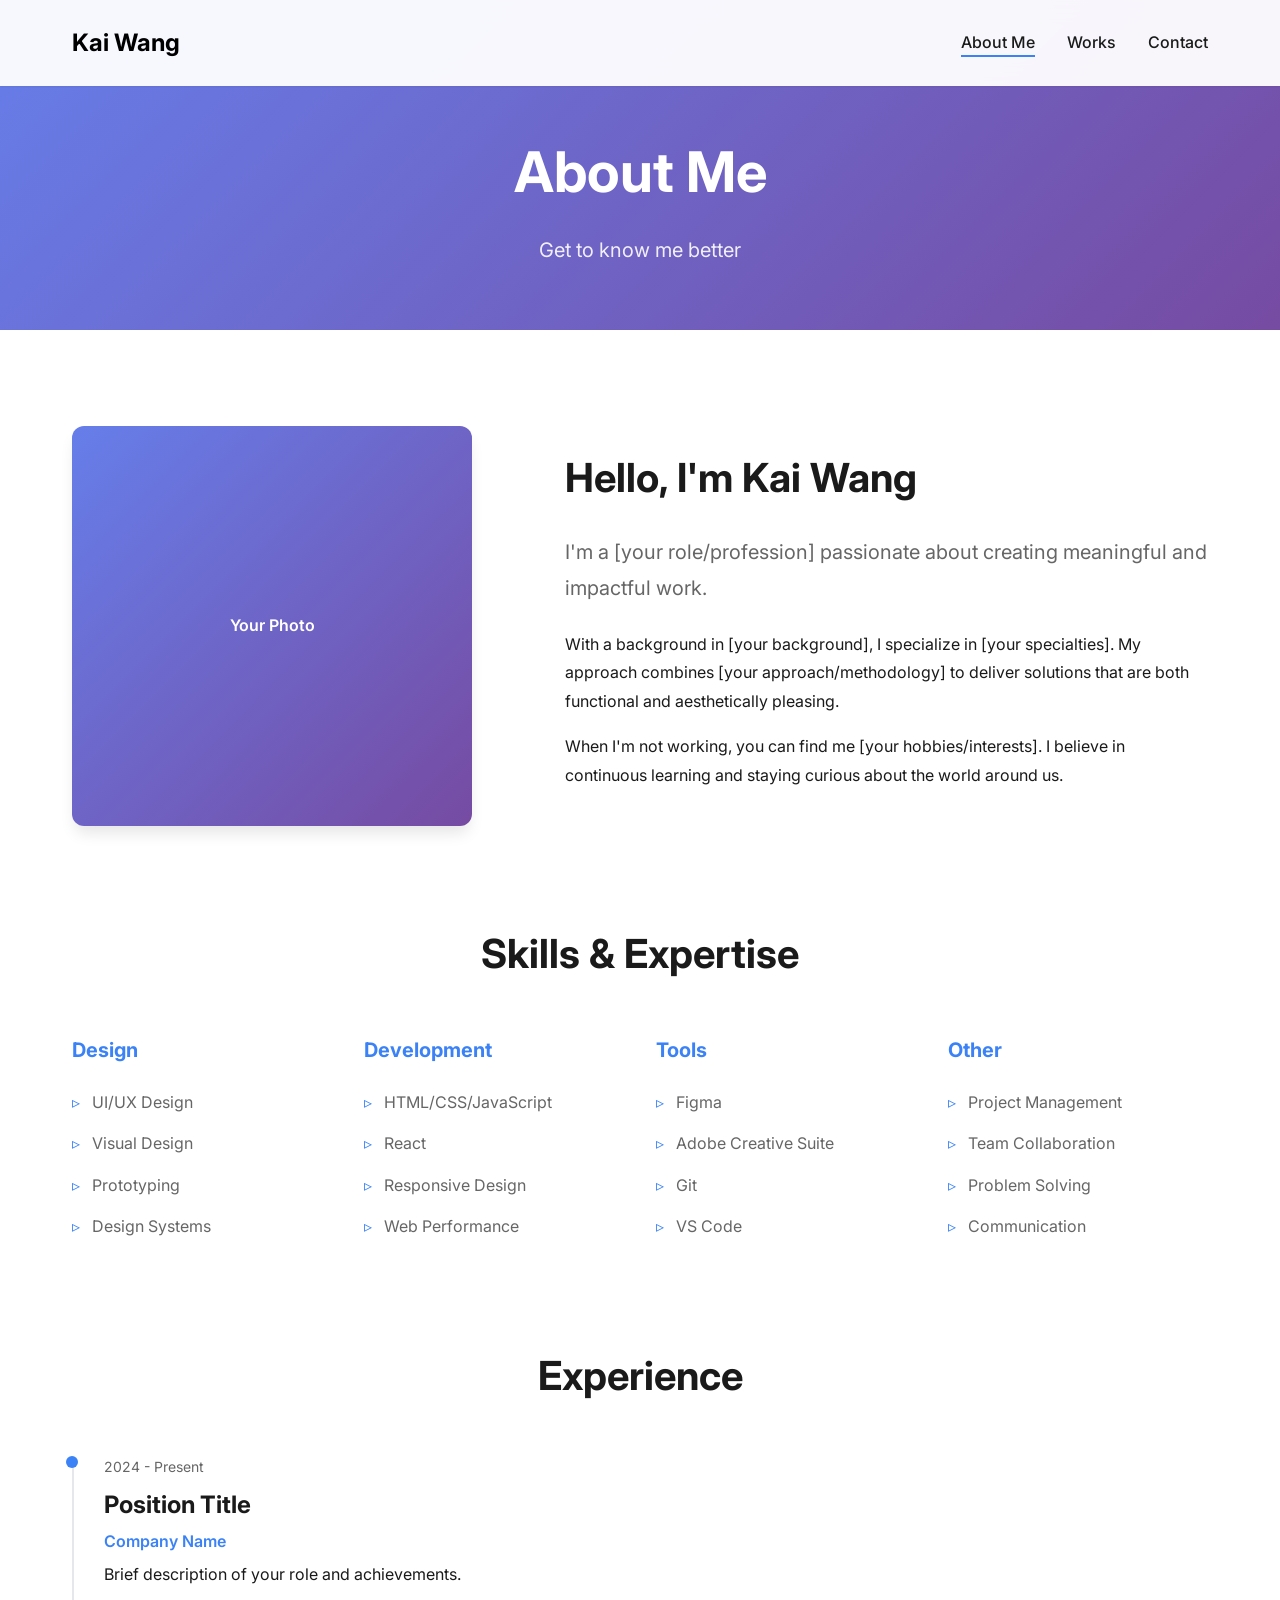
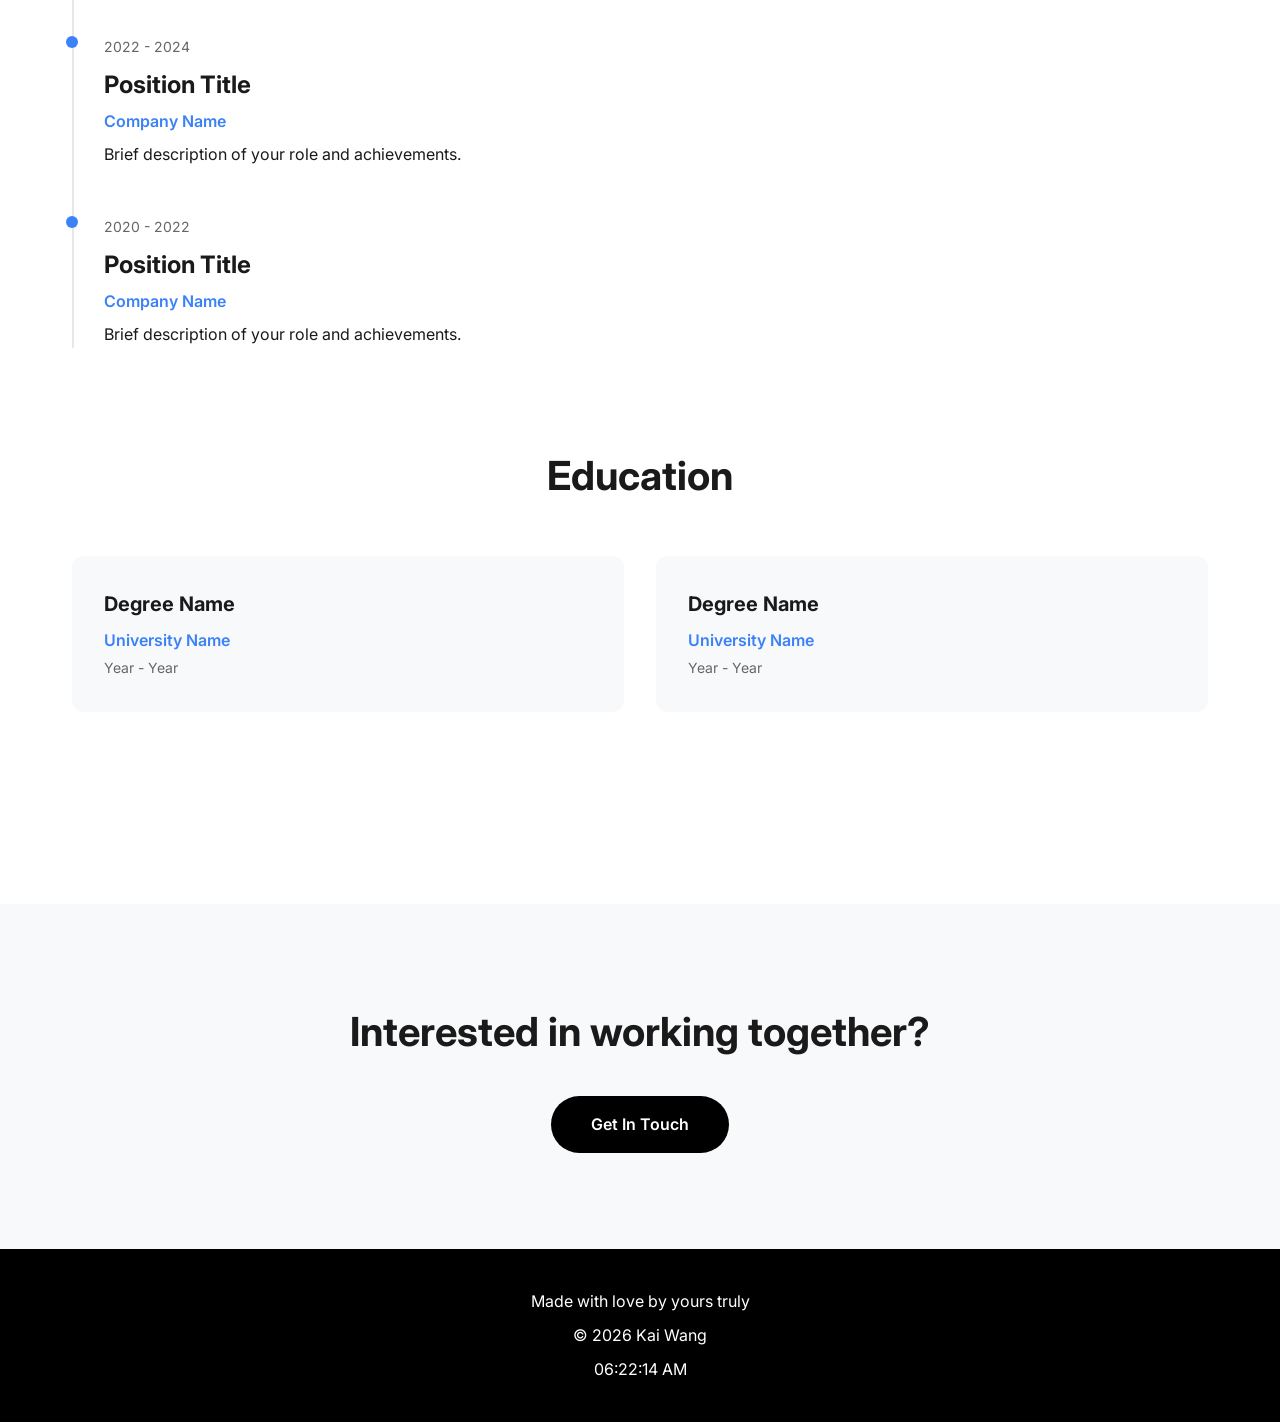
==== about.html @ adf228ee "Kai Portfolio" ====
<!DOCTYPE html>
<html lang="en">
<head>
    <meta charset="UTF-8">
    <meta name="viewport" content="width=device-width, initial-scale=1.0">
    <title>About Me - Kai Wang</title>
    <link rel="stylesheet" href="styles.css">
    <link rel="preconnect" href="https://fonts.googleapis.com">
    <link rel="preconnect" href="https://fonts.gstatic.com" crossorigin>
    <link href="https://fonts.googleapis.com/css2?family=Inter:wght@300;400;500;600;700&display=swap" rel="stylesheet">
</head>
<body>
    <!-- Navigation -->
    <nav class="navbar">
        <div class="nav-container">
            <a href="index.html" class="logo">Kai Wang</a>
            <ul class="nav-links">
                <li><a href="about.html" class="active">About Me</a></li>
                <li><a href="works.html">Works</a></li>
                <li><a href="index.html#contact">Contact</a></li>
            </ul>
            <div class="hamburger">
                <span></span>
                <span></span>
                <span></span>
            </div>
        </div>
    </nav>

    <!-- About Header -->
    <section class="page-header">
        <div class="container">
            <h1 class="page-title">About Me</h1>
            <p class="page-subtitle">Get to know me better</p>
        </div>
    </section>

    <!-- About Content -->
    <section class="about-content">
        <div class="container">
            <div class="about-grid">
                <!-- Profile Image -->
                <div class="about-image">
                    <div class="image-wrapper">
                        <img src="assets/profile.jpg" alt="Kai Wang" onerror="this.style.display='none'; this.nextElementSibling.style.display='flex';">
                        <div class="placeholder-image" style="display:none;">
                            <span>Your Photo</span>
                        </div>
                    </div>
                </div>

                <!-- About Text -->
                <div class="about-text">
                    <h2>Hello, I'm Kai Wang</h2>
                    <p class="lead">
                        I'm a [your role/profession] passionate about creating meaningful and impactful work.
                    </p>
                    <p>
                        With a background in [your background], I specialize in [your specialties]. 
                        My approach combines [your approach/methodology] to deliver solutions that are 
                        both functional and aesthetically pleasing.
                    </p>
                    <p>
                        When I'm not working, you can find me [your hobbies/interests]. I believe in 
                        continuous learning and staying curious about the world around us.
                    </p>
                </div>
            </div>

            <!-- Skills Section -->
            <div class="skills-section">
                <h2 class="section-title">Skills & Expertise</h2>
                <div class="skills-grid">
                    <div class="skill-category">
                        <h3>Design</h3>
                        <ul class="skill-list">
                            <li>UI/UX Design</li>
                            <li>Visual Design</li>
                            <li>Prototyping</li>
                            <li>Design Systems</li>
                        </ul>
                    </div>
                    <div class="skill-category">
                        <h3>Development</h3>
                        <ul class="skill-list">
                            <li>HTML/CSS/JavaScript</li>
                            <li>React</li>
                            <li>Responsive Design</li>
                            <li>Web Performance</li>
                        </ul>
                    </div>
                    <div class="skill-category">
                        <h3>Tools</h3>
                        <ul class="skill-list">
                            <li>Figma</li>
                            <li>Adobe Creative Suite</li>
                            <li>Git</li>
                            <li>VS Code</li>
                        </ul>
                    </div>
                    <div class="skill-category">
                        <h3>Other</h3>
                        <ul class="skill-list">
                            <li>Project Management</li>
                            <li>Team Collaboration</li>
                            <li>Problem Solving</li>
                            <li>Communication</li>
                        </ul>
                    </div>
                </div>
            </div>

            <!-- Experience Timeline -->
            <div class="experience-section">
                <h2 class="section-title">Experience</h2>
                <div class="timeline">
                    <div class="timeline-item">
                        <div class="timeline-date">2024 - Present</div>
                        <div class="timeline-content">
                            <h3>Position Title</h3>
                            <p class="company">Company Name</p>
                            <p>Brief description of your role and achievements.</p>
                        </div>
                    </div>
                    <div class="timeline-item">
                        <div class="timeline-date">2022 - 2024</div>
                        <div class="timeline-content">
                            <h3>Position Title</h3>
                            <p class="company">Company Name</p>
                            <p>Brief description of your role and achievements.</p>
                        </div>
                    </div>
                    <div class="timeline-item">
                        <div class="timeline-date">2020 - 2022</div>
                        <div class="timeline-content">
                            <h3>Position Title</h3>
                            <p class="company">Company Name</p>
                            <p>Brief description of your role and achievements.</p>
                        </div>
                    </div>
                </div>
            </div>

            <!-- Education -->
            <div class="education-section">
                <h2 class="section-title">Education</h2>
                <div class="education-grid">
                    <div class="education-item">
                        <h3>Degree Name</h3>
                        <p class="institution">University Name</p>
                        <p class="date">Year - Year</p>
                    </div>
                    <div class="education-item">
                        <h3>Degree Name</h3>
                        <p class="institution">University Name</p>
                        <p class="date">Year - Year</p>
                    </div>
                </div>
            </div>
        </div>
    </section>

    <!-- Contact CTA -->
    <section class="cta-section">
        <div class="container">
            <h2>Interested in working together?</h2>
            <a href="index.html#contact" class="btn-primary">Get In Touch</a>
        </div>
    </section>

    <!-- Footer -->
    <footer class="footer">
        <div class="container">
            <p>Made with love by yours truly</p>
            <p>&copy; 2026 Kai Wang</p>
            <p id="current-time"></p>
        </div>
    </footer>

    <script src="script.js"></script>
</body>
</html>
---- styles.css ----
/* ==================== 
   Global Styles 
   ==================== */
* {
    margin: 0;
    padding: 0;
    box-sizing: border-box;
}

:root {
    --primary-color: #000000;
    --secondary-color: #ffffff;
    --accent-color: #3b82f6;
    --text-primary: #1a1a1a;
    --text-secondary: #666666;
    --background: #ffffff;
    --background-alt: #f8f9fa;
    --border-color: #e5e7eb;
    --transition: all 0.3s cubic-bezier(0.4, 0, 0.2, 1);
    --shadow-sm: 0 1px 2px 0 rgba(0, 0, 0, 0.05);
    --shadow-md: 0 4px 6px -1px rgba(0, 0, 0, 0.1);
    --shadow-lg: 0 10px 15px -3px rgba(0, 0, 0, 0.1);
}

html {
    scroll-behavior: smooth;
}

body {
    font-family: 'Inter', -apple-system, BlinkMacSystemFont, 'Segoe UI', Roboto, Oxygen, Ubuntu, Cantarell, sans-serif;
    line-height: 1.6;
    color: var(--text-primary);
    background-color: var(--background);
    overflow-x: hidden;
}

.container {
    max-width: 1200px;
    margin: 0 auto;
    padding: 0 2rem;
}

a {
    text-decoration: none;
    color: inherit;
    transition: var(--transition);
}

img {
    max-width: 100%;
    height: auto;
    display: block;
}

/* ==================== 
   Navigation 
   ==================== */
.navbar {
    position: fixed;
    top: 0;
    left: 0;
    right: 0;
    background: rgba(255, 255, 255, 0.95);
    backdrop-filter: blur(10px);
    z-index: 1000;
    padding: 1.5rem 0;
    box-shadow: var(--shadow-sm);
}

.nav-container {
    max-width: 1200px;
    margin: 0 auto;
    padding: 0 2rem;
    display: flex;
    justify-content: space-between;
    align-items: center;
}

.logo {
    font-size: 1.5rem;
    font-weight: 700;
    color: var(--primary-color);
}

.nav-links {
    display: flex;
    list-style: none;
    gap: 2rem;
}

.nav-links a {
    color: var(--text-primary);
    font-weight: 500;
    position: relative;
}

.nav-links a::after {
    content: '';
    position: absolute;
    bottom: -5px;
    left: 0;
    width: 0;
    height: 2px;
    background-color: var(--accent-color);
    transition: var(--transition);
}

.nav-links a:hover::after,
.nav-links a.active::after {
    width: 100%;
}

.hamburger {
    display: none;
    flex-direction: column;
    cursor: pointer;
    gap: 5px;
}

.hamburger span {
    width: 25px;
    height: 3px;
    background-color: var(--primary-color);
    transition: var(--transition);
}

/* ==================== 
   Hero Section 
   ==================== */
.hero {
    min-height: 100vh;
    display: flex;
    align-items: center;
    justify-content: center;
    padding: 6rem 2rem 4rem;
    position: relative;
}

.hero-content {
    max-width: 900px;
    text-align: center;
}

.greeting {
    font-size: 1.25rem;
    color: var(--text-secondary);
    margin-bottom: 1rem;
    animation: fadeInUp 0.8s ease;
}

.hero-title {
    font-size: clamp(3rem, 8vw, 6rem);
    font-weight: 700;
    margin-bottom: 1.5rem;
    line-height: 1.1;
    animation: fadeInUp 0.8s ease 0.2s backwards;
}

.hero-description {
    font-size: 1.5rem;
    color: var(--text-secondary);
    margin-bottom: 3rem;
    max-width: 700px;
    margin-left: auto;
    margin-right: auto;
    animation: fadeInUp 0.8s ease 0.4s backwards;
}

.hero-cta {
    display: flex;
    gap: 1rem;
    justify-content: center;
    flex-wrap: wrap;
    animation: fadeInUp 0.8s ease 0.6s backwards;
}

.btn-primary,
.btn-secondary {
    padding: 1rem 2.5rem;
    border-radius: 50px;
    font-weight: 600;
    font-size: 1rem;
    transition: var(--transition);
    display: inline-block;
}

.btn-primary {
    background-color: var(--primary-color);
    color: var(--secondary-color);
}

.btn-primary:hover {
    background-color: var(--accent-color);
    transform: translateY(-2px);
    box-shadow: var(--shadow-lg);
}

.btn-secondary {
    background-color: transparent;
    color: var(--primary-color);
    border: 2px solid var(--primary-color);
}

.btn-secondary:hover {
    background-color: var(--primary-color);
    color: var(--secondary-color);
    transform: translateY(-2px);
}

.scroll-indicator {
    position: absolute;
    bottom: 2rem;
    left: 50%;
    transform: translateX(-50%);
    display: flex;
    flex-direction: column;
    align-items: center;
    gap: 0.5rem;
    color: var(--text-secondary);
    font-size: 0.875rem;
}

.scroll-line {
    width: 2px;
    height: 40px;
    background-color: var(--text-secondary);
    animation: scrollAnimation 2s infinite;
}

/* ==================== 
   Featured Projects 
   ==================== */
.featured-preview {
    padding: 6rem 0;
    background-color: var(--background-alt);
}

.section-title {
    font-size: 2.5rem;
    font-weight: 700;
    margin-bottom: 3rem;
    text-align: center;
}

.projects-grid {
    display: grid;
    grid-template-columns: repeat(auto-fit, minmax(300px, 1fr));
    gap: 2rem;
    margin-bottom: 3rem;
}

.project-card {
    background: var(--secondary-color);
    border-radius: 0; /* Removed radius for cleaner geometry */
    overflow: hidden;
    transition: all 0.6s cubic-bezier(0.4, 0, 0.2, 1);
    box-shadow: var(--shadow-sm);
    clip-path: polygon(50% 0%, 0% 100%, 100% 100%);
}

.project-card:hover {
    transform: translateY(-10px);
    box-shadow: var(--shadow-lg);
    clip-path: polygon(0% 0%, 100% 0%, 100% 100%, 0% 100%);
}

.project-image {
    width: 100%;
    height: 300px;
    overflow: hidden;
    background-color: var(--background-alt);
}

.project-image img {
    width: 100%;
    height: 100%;
    object-fit: cover;
    transition: var(--transition);
}

.project-card:hover .project-image img {
    transform: scale(1.05);
}

.placeholder-image {
    width: 100%;
    height: 100%;
    display: flex;
    align-items: center;
    justify-content: center;
    background: linear-gradient(135deg, #667eea 0%, #764ba2 100%);
    color: white;
    font-weight: 600;
    text-align: center;
}

.project-info {
    padding: 1.5rem;
}

.project-info h3 {
    font-size: 1.5rem;
    margin-bottom: 0.5rem;
}

.project-info p {
    color: var(--text-secondary);
}

.view-all {
    text-align: center;
}

/* ==================== 
   Contact Section 
   ==================== */
.contact-section {
    padding: 6rem 0;
    text-align: center;
}

.contact-email {
    font-size: 1.5rem;
    color: var(--accent-color);
    margin: 2rem 0;
    display: inline-block;
}

.contact-email:hover {
    text-decoration: underline;
}

.social-links {
    display: flex;
    justify-content: center;
    gap: 2rem;
    margin-top: 2rem;
}

.social-link {
    font-size: 1.1rem;
    color: var(--text-primary);
    padding: 0.5rem 1rem;
    border-radius: 50px;
    transition: var(--transition);
}

.social-link:hover {
    background-color: var(--background-alt);
    color: var(--accent-color);
}

/* ==================== 
   Footer 
   ==================== */
.footer {
    background-color: var(--primary-color);
    color: var(--secondary-color);
    padding: 2rem 0;
    text-align: center;
}

.footer p {
    margin: 0.5rem 0;
}

/* ==================== 
   Page Header 
   ==================== */
.page-header {
    padding: 8rem 0 4rem;
    text-align: center;
    background: linear-gradient(135deg, #667eea 0%, #764ba2 100%);
    color: white;
}

.page-title {
    font-size: 3.5rem;
    font-weight: 700;
    margin-bottom: 1rem;
}

.page-subtitle {
    font-size: 1.25rem;
    opacity: 0.9;
}

/* ==================== 
   About Page 
   ==================== */
.about-content {
    padding: 6rem 0;
}

.about-grid {
    display: grid;
    grid-template-columns: 1fr 1.5fr;
    gap: 4rem;
    margin-bottom: 6rem;
    align-items: center;
}

.about-image .image-wrapper {
    width: 100%;
    max-width: 400px;
    aspect-ratio: 1;
    border-radius: 12px;
    overflow: hidden;
    box-shadow: var(--shadow-lg);
}

.about-image img {
    width: 100%;
    height: 100%;
    object-fit: cover;
}

.about-text h2 {
    font-size: 2.5rem;
    margin-bottom: 1.5rem;
}

.about-text .lead {
    font-size: 1.25rem;
    color: var(--text-secondary);
    margin-bottom: 1.5rem;
}

.about-text p {
    margin-bottom: 1rem;
    line-height: 1.8;
}

.skills-section,
.experience-section,
.education-section {
    margin-bottom: 6rem;
}

.skills-grid {
    display: grid;
    grid-template-columns: repeat(auto-fit, minmax(250px, 1fr));
    gap: 2rem;
    margin-top: 2rem;
}

.skill-category h3 {
    font-size: 1.25rem;
    margin-bottom: 1rem;
    color: var(--accent-color);
}

.skill-list {
    list-style: none;
}

.skill-list li {
    padding: 0.5rem 0;
    color: var(--text-secondary);
}

.skill-list li::before {
    content: "▹ ";
    color: var(--accent-color);
    margin-right: 0.5rem;
}

.timeline {
    position: relative;
    padding-left: 2rem;
    margin-top: 2rem;
}

.timeline::before {
    content: '';
    position: absolute;
    left: 0;
    top: 0;
    bottom: 0;
    width: 2px;
    background-color: var(--border-color);
}

.timeline-item {
    margin-bottom: 3rem;
    position: relative;
}

.timeline-item::before {
    content: '';
    position: absolute;
    left: -2.375rem;
    top: 0;
    width: 12px;
    height: 12px;
    border-radius: 50%;
    background-color: var(--accent-color);
}

.timeline-date {
    font-size: 0.875rem;
    color: var(--text-secondary);
    margin-bottom: 0.5rem;
}

.timeline-content h3 {
    font-size: 1.5rem;
    margin-bottom: 0.25rem;
}

.timeline-content .company {
    color: var(--accent-color);
    font-weight: 600;
    margin-bottom: 0.5rem;
}

.education-grid {
    display: grid;
    grid-template-columns: repeat(auto-fit, minmax(300px, 1fr));
    gap: 2rem;
    margin-top: 2rem;
}

.education-item {
    padding: 2rem;
    background-color: var(--background-alt);
    border-radius: 12px;
}

.education-item h3 {
    font-size: 1.25rem;
    margin-bottom: 0.5rem;
}

.education-item .institution {
    color: var(--accent-color);
    font-weight: 600;
    margin-bottom: 0.25rem;
}

.education-item .date {
    color: var(--text-secondary);
    font-size: 0.875rem;
}

.cta-section {
    padding: 6rem 0;
    text-align: center;
    background-color: var(--background-alt);
}

.cta-section h2 {
    font-size: 2.5rem;
    margin-bottom: 2rem;
}

/* ==================== 
   Works Page 
   ==================== */
.filter-section {
    padding: 2rem 0;
    background-color: var(--background-alt);
}

.filter-buttons {
    display: flex;
    justify-content: center;
    gap: 1rem;
    flex-wrap: wrap;
}

.filter-btn {
    padding: 0.75rem 1.5rem;
    border: 2px solid var(--border-color);
    background-color: transparent;
    border-radius: 50px;
    cursor: pointer;
    font-weight: 600;
    transition: var(--transition);
}

.filter-btn:hover,
.filter-btn.active {
    background-color: var(--primary-color);
    color: var(--secondary-color);
    border-color: var(--primary-color);
}

.works-gallery {
    padding: 6rem 0;
}

.works-grid {
    display: grid;
    grid-template-columns: repeat(auto-fill, minmax(350px, 1fr));
    gap: 2rem;
}

.work-item {
    background: var(--secondary-color);
    border-radius: 0;
    overflow: hidden;
    box-shadow: var(--shadow-sm);
    transition: all 0.6s cubic-bezier(0.4, 0, 0.2, 1);
    clip-path: polygon(50% 0%, 0% 100%, 100% 100%);
}

.work-item:hover {
    transform: translateY(-10px);
    box-shadow: var(--shadow-lg);
    clip-path: polygon(0% 0%, 100% 0%, 100% 100%, 0% 100%);
}

.work-image {
    position: relative;
    width: 100%;
    height: 350px;
    overflow: hidden;
    background-color: var(--background-alt);
}

.work-image img {
    width: 100%;
    height: 100%;
    object-fit: cover;
    transition: var(--transition);
}

.work-item:hover .work-image img {
    transform: scale(1.05);
}

.work-overlay {
    position: absolute;
    top: 0;
    left: 0;
    right: 0;
    bottom: 0;
    background: rgba(0, 0, 0, 0.8);
    display: flex;
    align-items: center;
    justify-content: center;
    opacity: 0;
    transition: var(--transition);
}

.work-item:hover .work-overlay {
    opacity: 1;
}

.view-btn {
    padding: 1rem 2rem;
    background-color: var(--secondary-color);
    color: var(--primary-color);
    border: none;
    border-radius: 50px;
    font-weight: 600;
    cursor: pointer;
    transition: var(--transition);
}

.view-btn:hover {
    background-color: var(--accent-color);
    color: var(--secondary-color);
    transform: scale(1.05);
}

.work-info {
    padding: 1.5rem;
}

.work-info h3 {
    font-size: 1.5rem;
    margin-bottom: 0.5rem;
}

.work-category {
    color: var(--accent-color);
    font-weight: 600;
    font-size: 0.875rem;
    margin-bottom: 0.5rem;
}

.work-info p {
    color: var(--text-secondary);
}

/* ==================== 
   Modal 
   ==================== */
.modal {
    display: none;
    position: fixed;
    z-index: 2000;
    left: 0;
    top: 0;
    width: 100%;
    height: 100%;
    background-color: rgba(0, 0, 0, 0.9);
    overflow: auto;
}

.modal-content {
    position: relative;
    margin: 2rem auto;
    max-width: 1200px;
    padding: 2rem;
}

.close-modal {
    position: absolute;
    top: 1rem;
    right: 2rem;
    font-size: 3rem;
    color: white;
    cursor: pointer;
    z-index: 2001;
}

.close-modal:hover {
    color: var(--accent-color);
}

.modal-body {
    display: grid;
    grid-template-columns: 1.5fr 1fr;
    gap: 3rem;
    background-color: var(--secondary-color);
    border-radius: 12px;
    overflow: hidden;
}

.modal-gallery {
    padding: 2rem;
}

.modal-image img,
.modal-video video {
    width: 100%;
    border-radius: 8px;
}

.modal-info {
    padding: 2rem;
}

.modal-info h2 {
    font-size: 2.5rem;
    margin-bottom: 0.5rem;
}

.modal-category {
    color: var(--accent-color);
    font-weight: 600;
    margin-bottom: 2rem;
}

.modal-description {
    margin-bottom: 2rem;
}

.modal-description h3 {
    font-size: 1.25rem;
    margin-bottom: 1rem;
}

.modal-details {
    margin-bottom: 2rem;
}

.detail-item {
    display: flex;
    gap: 1rem;
    margin-bottom: 0.75rem;
}

.detail-item strong {
    min-width: 80px;
}

/* ==================== 
   Animations 
   ==================== */
@keyframes fadeInUp {
    from {
        opacity: 0;
        transform: translateY(30px);
    }
    to {
        opacity: 1;
        transform: translateY(0);
    }
}

@keyframes scrollAnimation {
    0%, 100% {
        transform: scaleY(0);
        transform-origin: top;
    }
    50% {
        transform: scaleY(1);
        transform-origin: top;
    }
}

/* ==================== 
   Responsive Design 
   ==================== */
@media (max-width: 768px) {
    .nav-links {
        position: fixed;
        top: 80px;
        left: -100%;
        flex-direction: column;
        background-color: var(--secondary-color);
        width: 100%;
        padding: 2rem;
        box-shadow: var(--shadow-lg);
        transition: var(--transition);
    }
    
    .nav-links.active {
        left: 0;
    }
    
    .hamburger {
        display: flex;
    }
    
    .hero-title {
        font-size: 3rem;
    }
    
    .hero-description {
        font-size: 1.125rem;
    }
    
    .about-grid {
        grid-template-columns: 1fr;
        gap: 2rem;
    }
    
    .about-image .image-wrapper {
        margin: 0 auto;
    }
    
    .skills-grid {
        grid-template-columns: 1fr;
    }
    
    .projects-grid,
    .works-grid {
        grid-template-columns: 1fr;
    }
    
    .modal-body {
        grid-template-columns: 1fr;
    }
    
    .page-title {
        font-size: 2.5rem;
    }
}

@media (max-width: 480px) {
    .container,
    .nav-container {
        padding: 0 1rem;
    }
    
    .hero {
        padding: 5rem 1rem 3rem;
    }
    
    .hero-title {
        font-size: 2.5rem;
    }
    
    .hero-cta {
        flex-direction: column;
    }
    
    .btn-primary,
    .btn-secondary {
        width: 100%;
    }
}

/* ==================== 
   Utility Classes 
   ==================== */
.hidden {
    display: none !important;
}

.fade-in {
    animation: fadeInUp 0.8s ease;
}
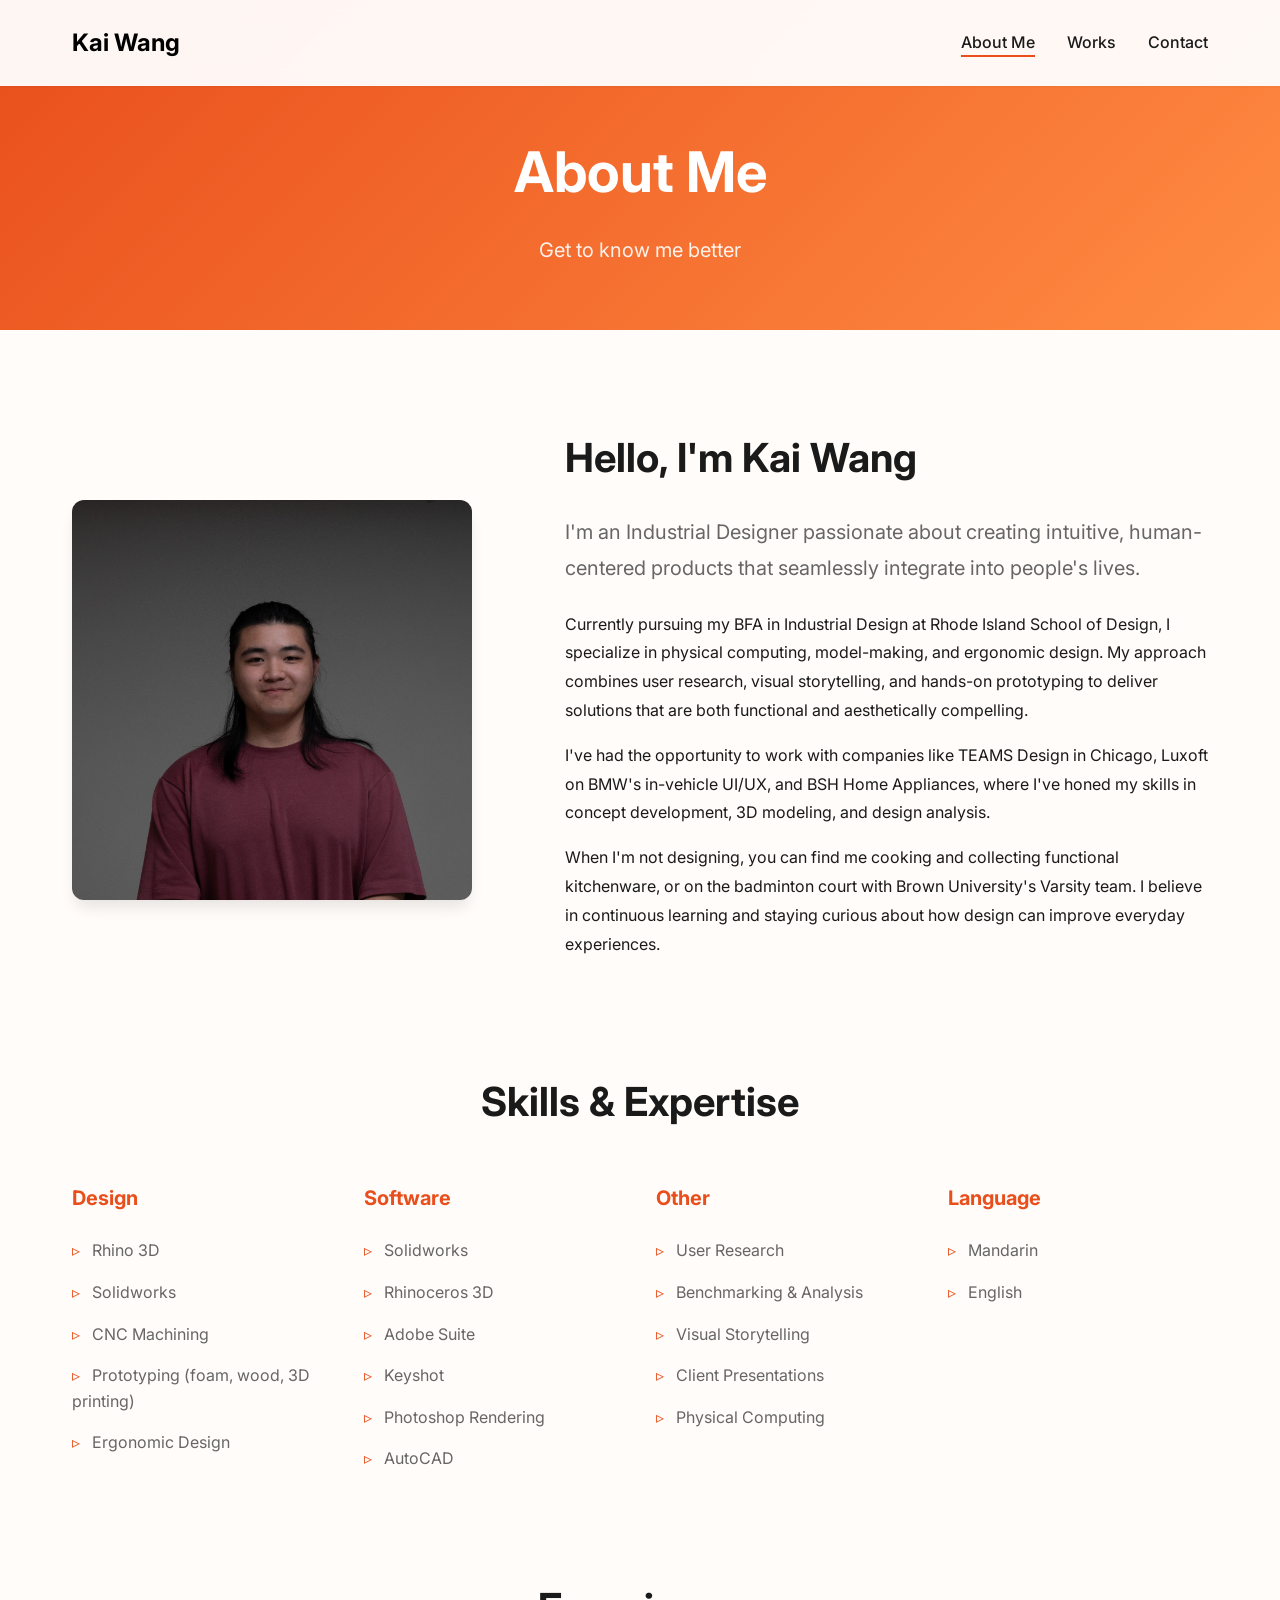
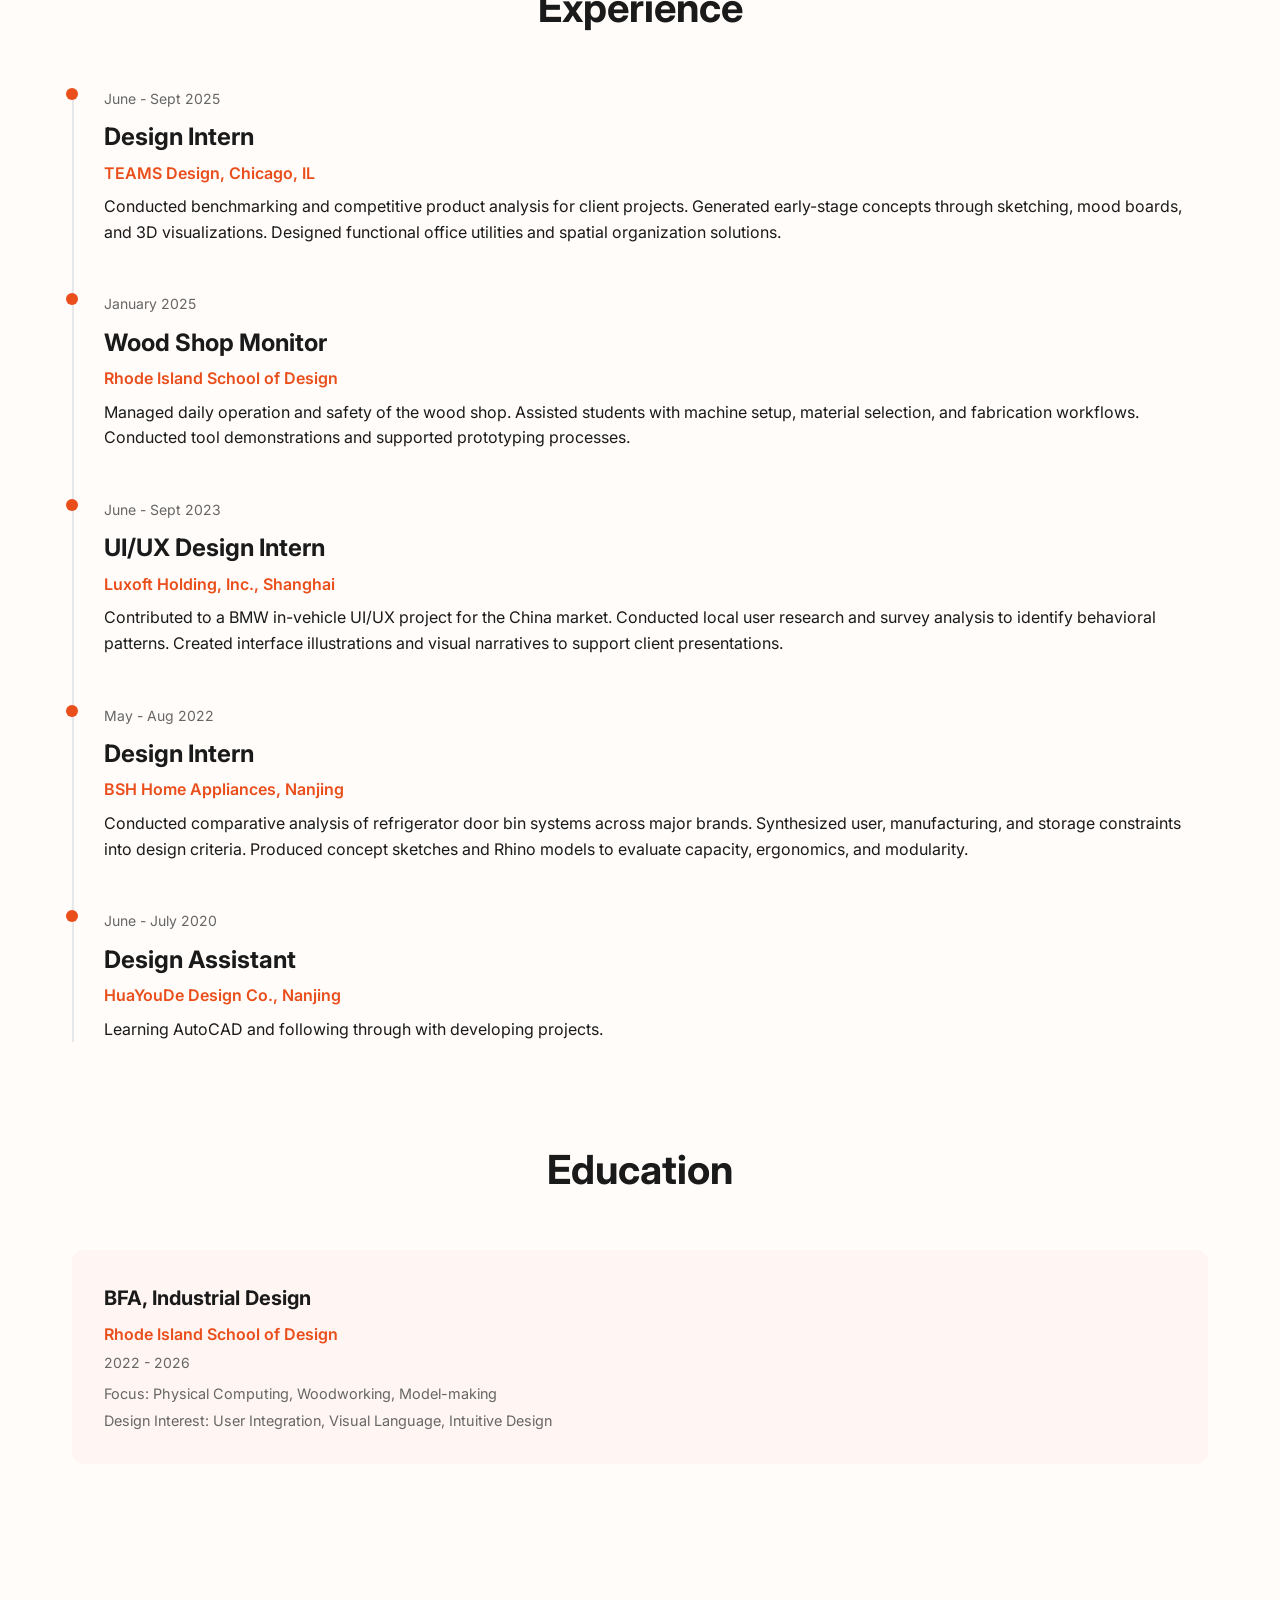
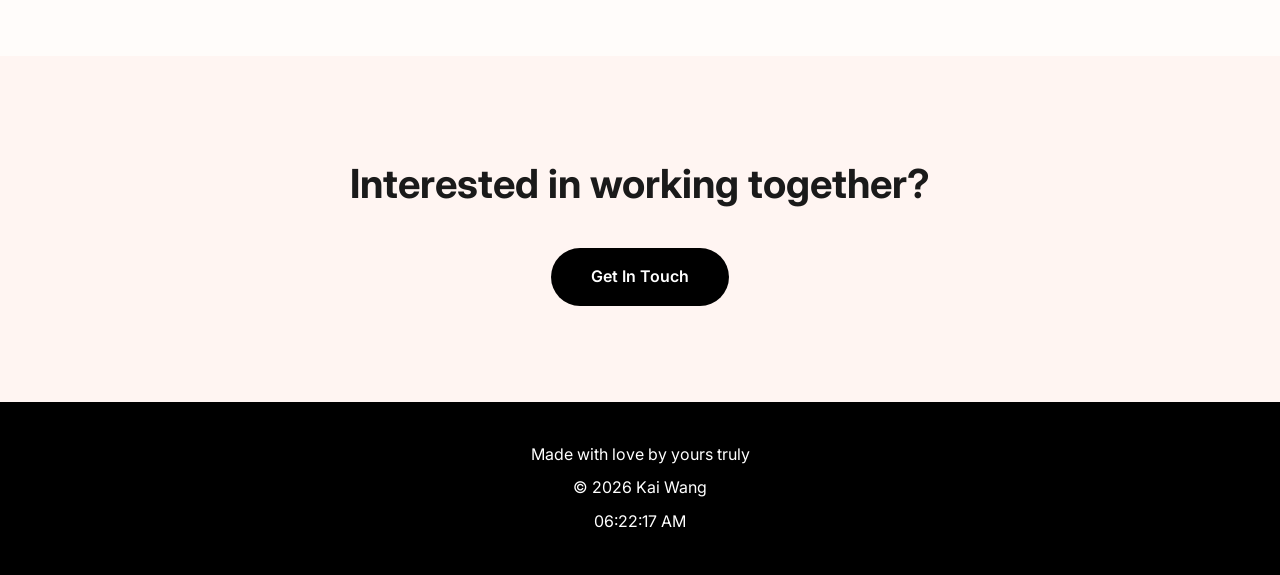
==== commit 3e41fef8: "Update portfolio with resume info, skills, experience, and warm color scheme" ====
--- a/about.html
+++ b/about.html
@@ -53,16 +53,16 @@
                 <div class="about-text">
                     <h2>Hello, I'm Kai Wang</h2>
                     <p class="lead">
-                        I'm a [your role/profession] passionate about creating meaningful and impactful work.
+                        I'm an Industrial Designer passionate about creating intuitive, human-centered products that seamlessly integrate into people's lives.
                     </p>
                     <p>
-                        With a background in [your background], I specialize in [your specialties]. 
-                        My approach combines [your approach/methodology] to deliver solutions that are 
-                        both functional and aesthetically pleasing.
+                        Currently pursuing my BFA in Industrial Design at Rhode Island School of Design, I specialize in physical computing, model-making, and ergonomic design. My approach combines user research, visual storytelling, and hands-on prototyping to deliver solutions that are both functional and aesthetically compelling.
                     </p>
                     <p>
-                        When I'm not working, you can find me [your hobbies/interests]. I believe in 
-                        continuous learning and staying curious about the world around us.
+                        I've had the opportunity to work with companies like TEAMS Design in Chicago, Luxoft on BMW's in-vehicle UI/UX, and BSH Home Appliances, where I've honed my skills in concept development, 3D modeling, and design analysis.
+                    </p>
+                    <p>
+                        When I'm not designing, you can find me cooking and collecting functional kitchenware, or on the badminton court with Brown University's Varsity team. I believe in continuous learning and staying curious about how design can improve everyday experiences.
                     </p>
                 </div>
             </div>
@@ -74,37 +74,39 @@
                     <div class="skill-category">
                         <h3>Design</h3>
                         <ul class="skill-list">
-                            <li>UI/UX Design</li>
-                            <li>Visual Design</li>
-                            <li>Prototyping</li>
-                            <li>Design Systems</li>
+                            <li>Rhino 3D</li>
+                            <li>Solidworks</li>
+                            <li>CNC Machining</li>
+                            <li>Prototyping (foam, wood, 3D printing)</li>
+                            <li>Ergonomic Design</li>
                         </ul>
                     </div>
                     <div class="skill-category">
-                        <h3>Development</h3>
+                        <h3>Software</h3>
                         <ul class="skill-list">
-                            <li>HTML/CSS/JavaScript</li>
-                            <li>React</li>
-                            <li>Responsive Design</li>
-                            <li>Web Performance</li>
-                        </ul>
-                    </div>
-                    <div class="skill-category">
-                        <h3>Tools</h3>
-                        <ul class="skill-list">
-                            <li>Figma</li>
-                            <li>Adobe Creative Suite</li>
-                            <li>Git</li>
-                            <li>VS Code</li>
+                            <li>Solidworks</li>
+                            <li>Rhinoceros 3D</li>
+                            <li>Adobe Suite</li>
+                            <li>Keyshot</li>
+                            <li>Photoshop Rendering</li>
+                            <li>AutoCAD</li>
                         </ul>
                     </div>
                     <div class="skill-category">
                         <h3>Other</h3>
                         <ul class="skill-list">
-                            <li>Project Management</li>
-                            <li>Team Collaboration</li>
-                            <li>Problem Solving</li>
-                            <li>Communication</li>
+                            <li>User Research</li>
+                            <li>Benchmarking & Analysis</li>
+                            <li>Visual Storytelling</li>
+                            <li>Client Presentations</li>
+                            <li>Physical Computing</li>
+                        </ul>
+                    </div>
+                    <div class="skill-category">
+                        <h3>Language</h3>
+                        <ul class="skill-list">
+                            <li>Mandarin</li>
+                            <li>English</li>
                         </ul>
                     </div>
                 </div>
@@ -115,27 +117,43 @@
                 <h2 class="section-title">Experience</h2>
                 <div class="timeline">
                     <div class="timeline-item">
-                        <div class="timeline-date">2024 - Present</div>
+                        <div class="timeline-date">June - Sept 2025</div>
                         <div class="timeline-content">
-                            <h3>Position Title</h3>
-                            <p class="company">Company Name</p>
-                            <p>Brief description of your role and achievements.</p>
+                            <h3>Design Intern</h3>
+                            <p class="company">TEAMS Design, Chicago, IL</p>
+                            <p>Conducted benchmarking and competitive product analysis for client projects. Generated early-stage concepts through sketching, mood boards, and 3D visualizations. Designed functional office utilities and spatial organization solutions.</p>
                         </div>
                     </div>
                     <div class="timeline-item">
-                        <div class="timeline-date">2022 - 2024</div>
+                        <div class="timeline-date">January 2025</div>
                         <div class="timeline-content">
-                            <h3>Position Title</h3>
-                            <p class="company">Company Name</p>
-                            <p>Brief description of your role and achievements.</p>
+                            <h3>Wood Shop Monitor</h3>
+                            <p class="company">Rhode Island School of Design</p>
+                            <p>Managed daily operation and safety of the wood shop. Assisted students with machine setup, material selection, and fabrication workflows. Conducted tool demonstrations and supported prototyping processes.</p>
                         </div>
                     </div>
                     <div class="timeline-item">
-                        <div class="timeline-date">2020 - 2022</div>
+                        <div class="timeline-date">June - Sept 2023</div>
                         <div class="timeline-content">
-                            <h3>Position Title</h3>
-                            <p class="company">Company Name</p>
-                            <p>Brief description of your role and achievements.</p>
+                            <h3>UI/UX Design Intern</h3>
+                            <p class="company">Luxoft Holding, Inc., Shanghai</p>
+                            <p>Contributed to a BMW in-vehicle UI/UX project for the China market. Conducted local user research and survey analysis to identify behavioral patterns. Created interface illustrations and visual narratives to support client presentations.</p>
+                        </div>
+                    </div>
+                    <div class="timeline-item">
+                        <div class="timeline-date">May - Aug 2022</div>
+                        <div class="timeline-content">
+                            <h3>Design Intern</h3>
+                            <p class="company">BSH Home Appliances, Nanjing</p>
+                            <p>Conducted comparative analysis of refrigerator door bin systems across major brands. Synthesized user, manufacturing, and storage constraints into design criteria. Produced concept sketches and Rhino models to evaluate capacity, ergonomics, and modularity.</p>
+                        </div>
+                    </div>
+                    <div class="timeline-item">
+                        <div class="timeline-date">June - July 2020</div>
+                        <div class="timeline-content">
+                            <h3>Design Assistant</h3>
+                            <p class="company">HuaYouDe Design Co., Nanjing</p>
+                            <p>Learning AutoCAD and following through with developing projects.</p>
                         </div>
                     </div>
                 </div>
@@ -146,14 +164,11 @@
                 <h2 class="section-title">Education</h2>
                 <div class="education-grid">
                     <div class="education-item">
-                        <h3>Degree Name</h3>
-                        <p class="institution">University Name</p>
-                        <p class="date">Year - Year</p>
-                    </div>
-                    <div class="education-item">
-                        <h3>Degree Name</h3>
-                        <p class="institution">University Name</p>
-                        <p class="date">Year - Year</p>
+                        <h3>BFA, Industrial Design</h3>
+                        <p class="institution">Rhode Island School of Design</p>
+                        <p class="date">2022 - 2026</p>
+                        <p style="margin-top: 0.5rem; color: var(--text-secondary); font-size: 0.9rem;">Focus: Physical Computing, Woodworking, Model-making</p>
+                        <p style="margin-top: 0.25rem; color: var(--text-secondary); font-size: 0.9rem;">Design Interest: User Integration, Visual Language, Intuitive Design</p>
                     </div>
                 </div>
             </div>
--- a/styles.css
+++ b/styles.css
@@ -10,11 +10,11 @@
 :root {
     --primary-color: #000000;
     --secondary-color: #ffffff;
-    --accent-color: #3b82f6;
+    --accent-color: #E94E1B; /* Vivid Vermilion */
     --text-primary: #1a1a1a;
     --text-secondary: #666666;
-    --background: #ffffff;
-    --background-alt: #f8f9fa;
+    --background: #FFFCFA; /* Subtle warm tint */
+    --background-alt: #FFF5F2; /* Soft vermilion tint */
     --border-color: #e5e7eb;
     --transition: all 0.3s cubic-bezier(0.4, 0, 0.2, 1);
     --shadow-sm: 0 1px 2px 0 rgba(0, 0, 0, 0.05);
@@ -245,41 +245,39 @@
 .projects-grid {
     display: grid;
     grid-template-columns: repeat(auto-fit, minmax(300px, 1fr));
-    gap: 2rem;
+    gap: 3rem;
     margin-bottom: 3rem;
 }
 
 .project-card {
     background: var(--secondary-color);
-    border-radius: 0; /* Removed radius for cleaner geometry */
+    border-radius: 8px;
     overflow: hidden;
-    transition: all 0.6s cubic-bezier(0.4, 0, 0.2, 1);
-    box-shadow: var(--shadow-sm);
-    clip-path: polygon(50% 0%, 0% 100%, 100% 100%);
+    position: relative;
+    aspect-ratio: 1 / 1;
+    box-shadow: 0 4px 20px rgba(0,0,0,0.08);
+    transition: all 0.4s cubic-bezier(0.25, 0.46, 0.45, 0.94);
 }
 
 .project-card:hover {
-    transform: translateY(-10px);
-    box-shadow: var(--shadow-lg);
-    clip-path: polygon(0% 0%, 100% 0%, 100% 100%, 0% 100%);
+    transform: translateY(-8px);
+    box-shadow: 0 20px 40px rgba(0,0,0,0.15);
 }
 
 .project-image {
     width: 100%;
-    height: 300px;
-    overflow: hidden;
-    background-color: var(--background-alt);
+    height: 100%;
 }
 
 .project-image img {
     width: 100%;
     height: 100%;
     object-fit: cover;
-    transition: var(--transition);
+    transition: transform 0.7s cubic-bezier(0.25, 0.46, 0.45, 0.94);
 }
 
 .project-card:hover .project-image img {
-    transform: scale(1.05);
+    transform: scale(1.08);
 }
 
 .placeholder-image {
@@ -288,23 +286,45 @@
     display: flex;
     align-items: center;
     justify-content: center;
-    background: linear-gradient(135deg, #667eea 0%, #764ba2 100%);
-    color: white;
+    background: linear-gradient(135deg, #FFE2D9 0%, #FFF0EB 100%);
+    color: #E94E1B;
+    font-weight: 500;
+    text-align: center;
+    letter-spacing: 1px;
+    text-transform: uppercase;
+    font-size: 0.8rem;
+}
+
+.project-info {
+    position: absolute;
+    bottom: 0;
+    left: 0;
+    right: 0;
+    padding: 1.5rem;
+    background: rgba(255, 255, 255, 0.95);
+    backdrop-filter: blur(12px);
+    -webkit-backdrop-filter: blur(12px);
+    border-top: 1px solid rgba(0,0,0,0.05);
+    transform: translateY(100%);
+    transition: transform 0.4s cubic-bezier(0.25, 0.46, 0.45, 0.94);
+}
+
+.project-card:hover .project-info {
+    transform: translateY(0);
+}
+
+.project-info h3 {
+    color: var(--primary-color);
+    font-size: 1.1rem;
     font-weight: 600;
-    text-align: center;
-}
-
-.project-info {
-    padding: 1.5rem;
-}
-
-.project-info h3 {
-    font-size: 1.5rem;
-    margin-bottom: 0.5rem;
+    margin-bottom: 0.25rem;
+    letter-spacing: -0.01em;
 }
 
 .project-info p {
     color: var(--text-secondary);
+    font-size: 0.85rem;
+    font-weight: 500;
 }
 
 .view-all {
@@ -370,7 +390,7 @@
 .page-header {
     padding: 8rem 0 4rem;
     text-align: center;
-    background: linear-gradient(135deg, #667eea 0%, #764ba2 100%);
+    background: linear-gradient(135deg, #E94E1B 0%, #FF8C42 100%);
     color: white;
 }
 
@@ -598,91 +618,86 @@
 
 .work-item {
     background: var(--secondary-color);
-    border-radius: 0;
+    border-radius: 8px;
     overflow: hidden;
-    box-shadow: var(--shadow-sm);
-    transition: all 0.6s cubic-bezier(0.4, 0, 0.2, 1);
-    clip-path: polygon(50% 0%, 0% 100%, 100% 100%);
+    position: relative;
+    aspect-ratio: 1 / 1;
+    height: auto;
+    box-shadow: 0 4px 20px rgba(0,0,0,0.08);
+    transition: all 0.4s cubic-bezier(0.25, 0.46, 0.45, 0.94);
 }
 
 .work-item:hover {
-    transform: translateY(-10px);
-    box-shadow: var(--shadow-lg);
-    clip-path: polygon(0% 0%, 100% 0%, 100% 100%, 0% 100%);
+    transform: translateY(-8px);
+    box-shadow: 0 20px 40px rgba(0,0,0,0.15);
 }
 
 .work-image {
-    position: relative;
     width: 100%;
-    height: 350px;
-    overflow: hidden;
-    background-color: var(--background-alt);
+    height: 100%;
 }
 
 .work-image img {
     width: 100%;
     height: 100%;
     object-fit: cover;
-    transition: var(--transition);
+    transition: transform 0.7s cubic-bezier(0.25, 0.46, 0.45, 0.94);
 }
 
 .work-item:hover .work-image img {
-    transform: scale(1.05);
+    transform: scale(1.08);
 }
 
 .work-overlay {
+    /* Removed old overlay */
+    display: none;
+}
+
+.work-info {
     position: absolute;
-    top: 0;
+    bottom: 0;
     left: 0;
     right: 0;
-    bottom: 0;
-    background: rgba(0, 0, 0, 0.8);
-    display: flex;
-    align-items: center;
-    justify-content: center;
-    opacity: 0;
-    transition: var(--transition);
-}
-
-.work-item:hover .work-overlay {
-    opacity: 1;
-}
-
-.view-btn {
-    padding: 1rem 2rem;
-    background-color: var(--secondary-color);
+    padding: 1.5rem;
+    background: rgba(255, 255, 255, 0.95);
+    backdrop-filter: blur(12px);
+    -webkit-backdrop-filter: blur(12px);
+    border-top: 1px solid rgba(0,0,0,0.05);
+    transform: translateY(100%);
+    transition: transform 0.4s cubic-bezier(0.25, 0.46, 0.45, 0.94);
+    z-index: 2;
+    opacity: 1; /* Always visible but hidden by translation */
+    pointer-events: auto;
+}
+
+.work-item:hover .work-info {
+    transform: translateY(0);
+}
+
+.work-info h3 {
     color: var(--primary-color);
-    border: none;
-    border-radius: 50px;
+    font-size: 1.1rem;
     font-weight: 600;
-    cursor: pointer;
-    transition: var(--transition);
-}
-
-.view-btn:hover {
-    background-color: var(--accent-color);
-    color: var(--secondary-color);
-    transform: scale(1.05);
-}
-
-.work-info {
-    padding: 1.5rem;
-}
-
-.work-info h3 {
-    font-size: 1.5rem;
-    margin-bottom: 0.5rem;
+    margin-bottom: 0.25rem;
+    letter-spacing: -0.01em;
 }
 
 .work-category {
     color: var(--accent-color);
-    font-weight: 600;
-    font-size: 0.875rem;
-    margin-bottom: 0.5rem;
+    font-weight: 500;
+    font-size: 0.75rem;
+    text-transform: uppercase;
+    letter-spacing: 0.05em;
+    margin-bottom: 0.25rem;
 }
 
 .work-info p {
     color: var(--text-secondary);
+    font-size: 0.85rem;
+    display: -webkit-box;
+    -webkit-line-clamp: 2;
+    -webkit-box-orient: vertical;
+    overflow: hidden;
 }
 
 /* ==================== 
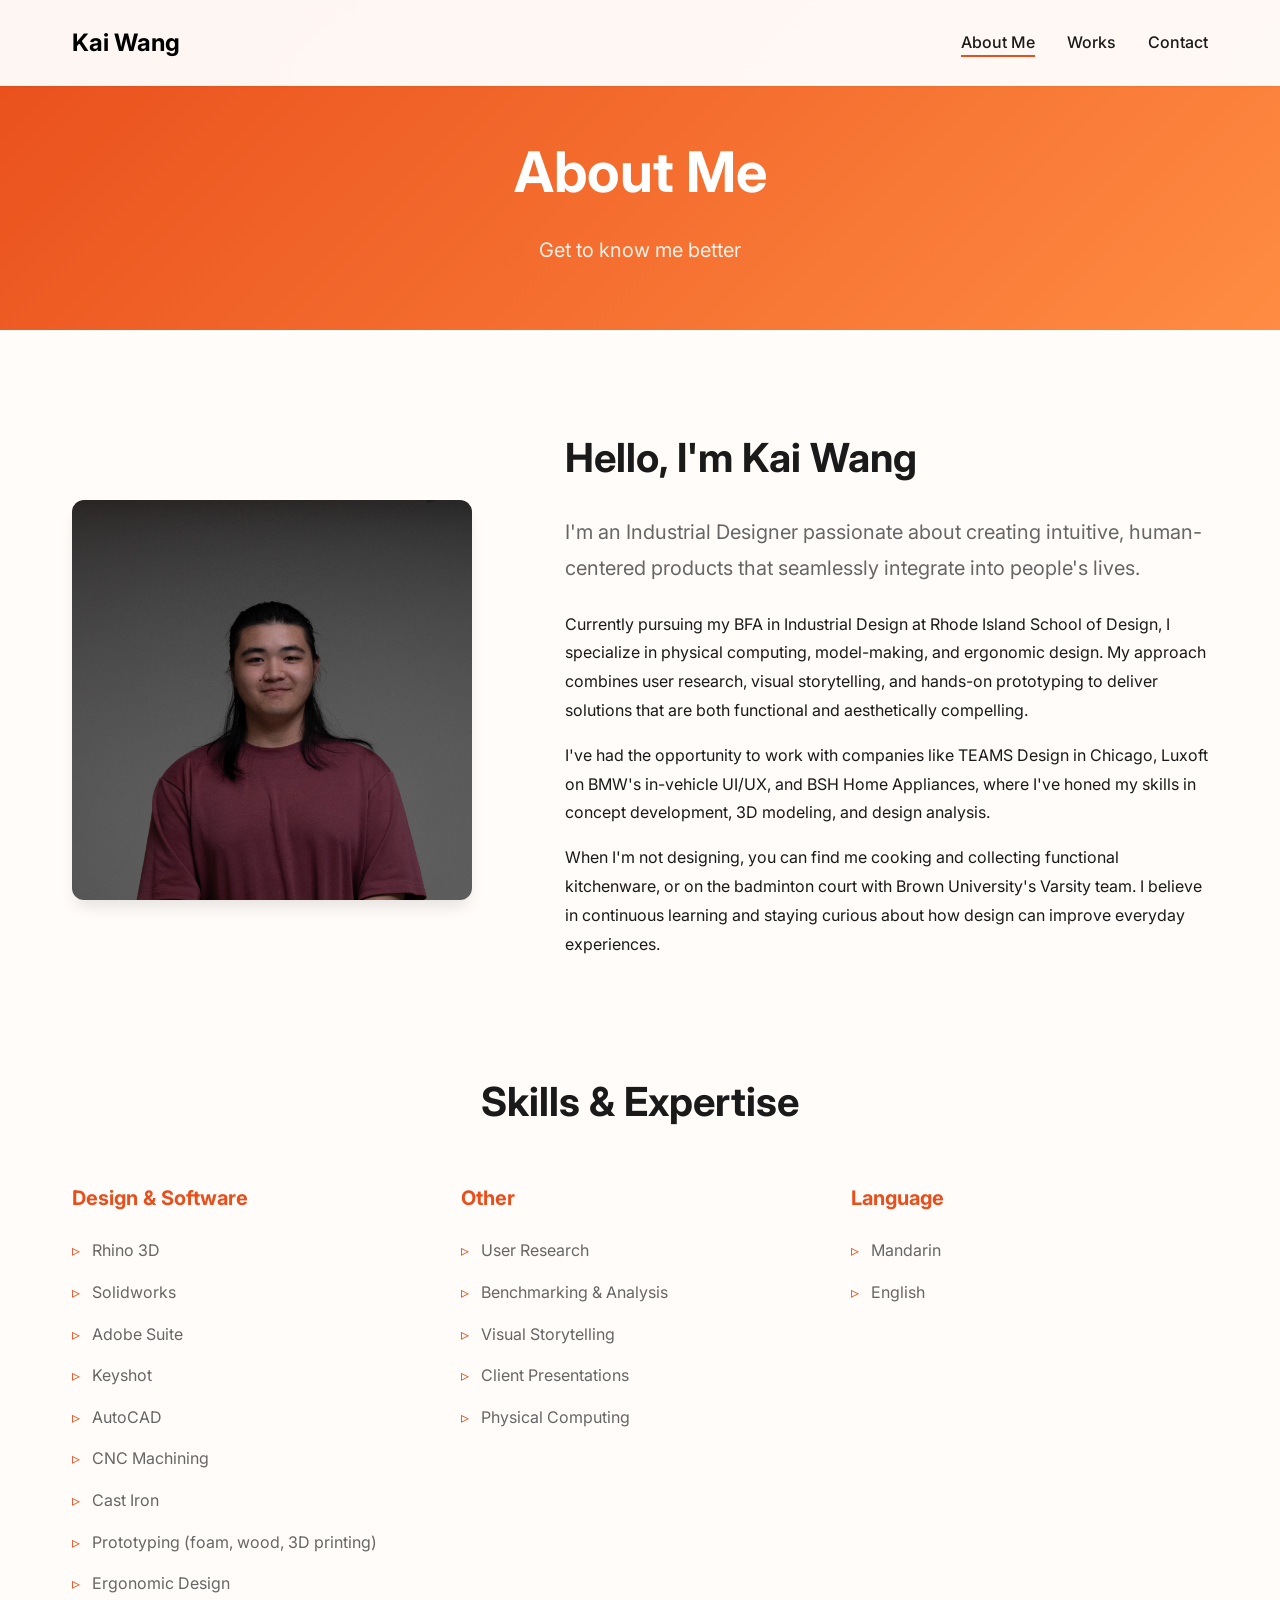
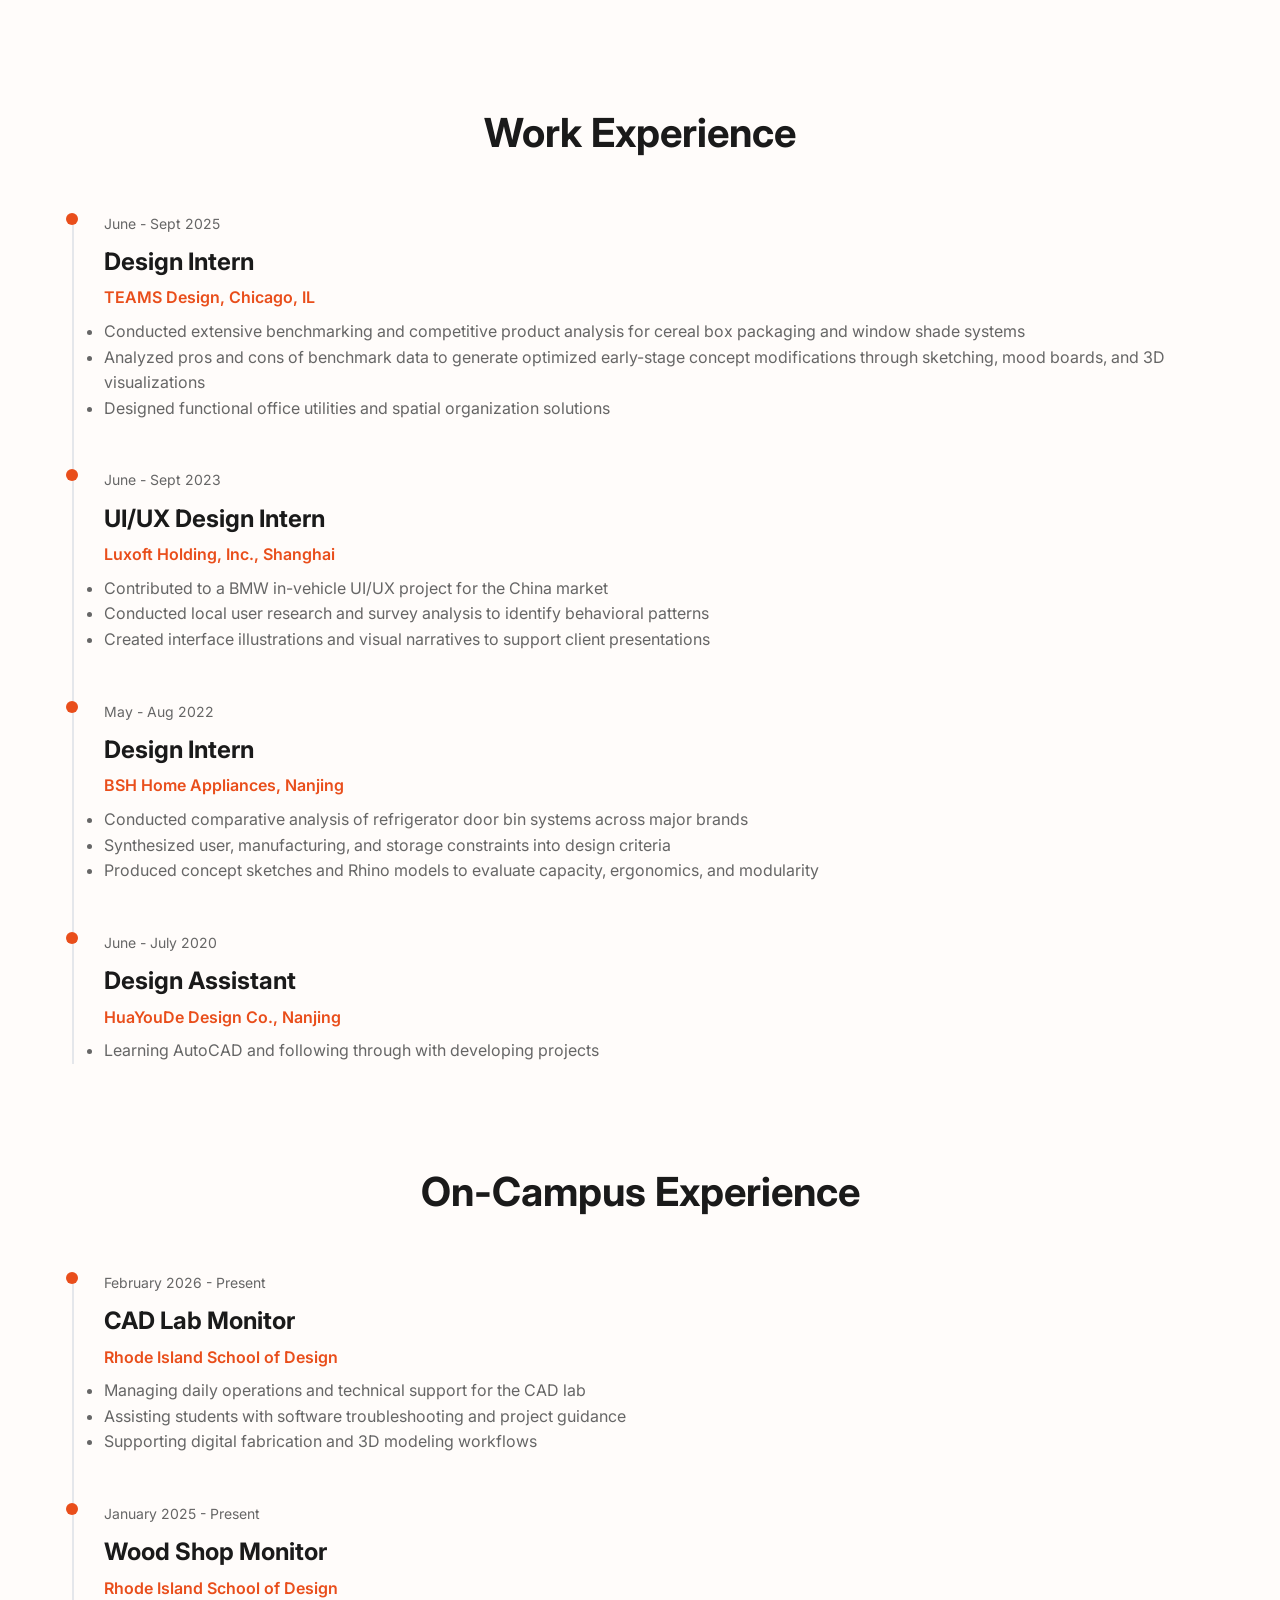
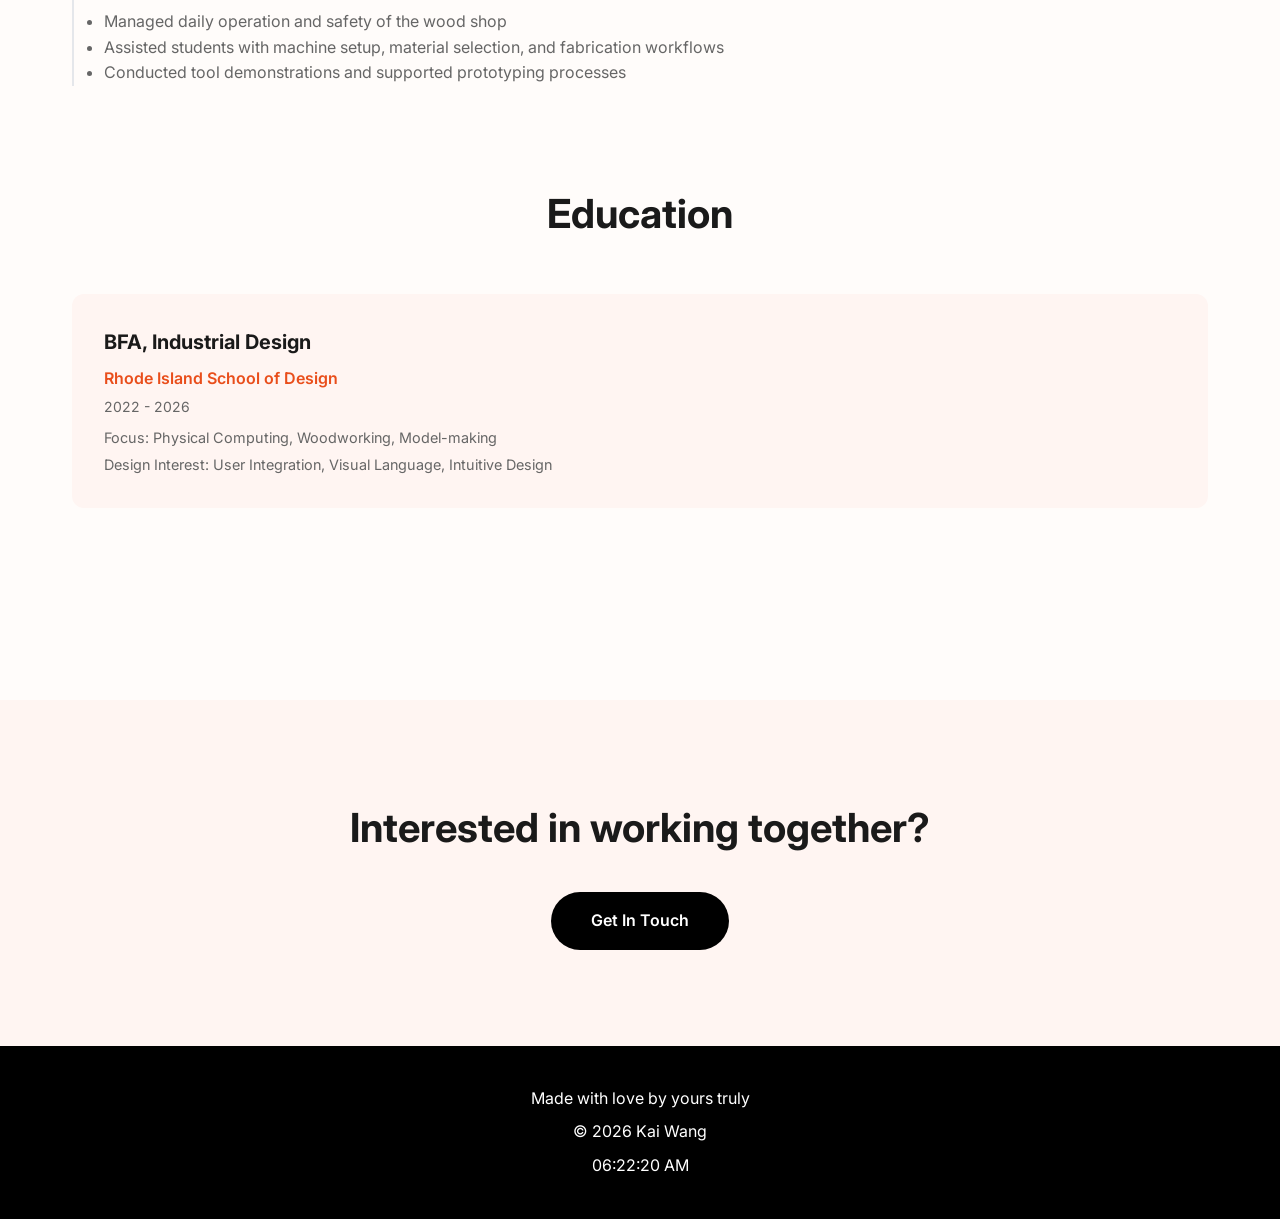
==== commit de7ee4eb: "Optimize mobile responsiveness and update images Made-with: Cursor" ====
--- a/about.html
+++ b/about.html
@@ -4,7 +4,7 @@
     <meta charset="UTF-8">
     <meta name="viewport" content="width=device-width, initial-scale=1.0">
     <title>About Me - Kai Wang</title>
-    <link rel="stylesheet" href="styles.css">
+    <link rel="stylesheet" href="styles.css?v=3">
     <link rel="preconnect" href="https://fonts.googleapis.com">
     <link rel="preconnect" href="https://fonts.gstatic.com" crossorigin>
     <link href="https://fonts.googleapis.com/css2?family=Inter:wght@300;400;500;600;700&display=swap" rel="stylesheet">
@@ -72,24 +72,17 @@
                 <h2 class="section-title">Skills & Expertise</h2>
                 <div class="skills-grid">
                     <div class="skill-category">
-                        <h3>Design</h3>
+                        <h3>Design & Software</h3>
                         <ul class="skill-list">
                             <li>Rhino 3D</li>
                             <li>Solidworks</li>
+                            <li>Adobe Suite</li>
+                            <li>Keyshot</li>
+                            <li>AutoCAD</li>
                             <li>CNC Machining</li>
+                            <li>Cast Iron</li>
                             <li>Prototyping (foam, wood, 3D printing)</li>
                             <li>Ergonomic Design</li>
-                        </ul>
-                    </div>
-                    <div class="skill-category">
-                        <h3>Software</h3>
-                        <ul class="skill-list">
-                            <li>Solidworks</li>
-                            <li>Rhinoceros 3D</li>
-                            <li>Adobe Suite</li>
-                            <li>Keyshot</li>
-                            <li>Photoshop Rendering</li>
-                            <li>AutoCAD</li>
                         </ul>
                     </div>
                     <div class="skill-category">
@@ -112,48 +105,85 @@
                 </div>
             </div>
 
-            <!-- Experience Timeline -->
+            <!-- Work Experience -->
             <div class="experience-section">
-                <h2 class="section-title">Experience</h2>
+                <h2 class="section-title">Work Experience</h2>
                 <div class="timeline">
                     <div class="timeline-item">
                         <div class="timeline-date">June - Sept 2025</div>
                         <div class="timeline-content">
                             <h3>Design Intern</h3>
                             <p class="company">TEAMS Design, Chicago, IL</p>
-                            <p>Conducted benchmarking and competitive product analysis for client projects. Generated early-stage concepts through sketching, mood boards, and 3D visualizations. Designed functional office utilities and spatial organization solutions.</p>
-                        </div>
-                    </div>
-                    <div class="timeline-item">
-                        <div class="timeline-date">January 2025</div>
+                            <ul style="margin-top: 0.5rem; color: var(--text-secondary);">
+                                <li>Conducted extensive benchmarking and competitive product analysis for cereal box packaging and window shade systems</li>
+                                <li>Analyzed pros and cons of benchmark data to generate optimized early-stage concept modifications through sketching, mood boards, and 3D visualizations</li>
+                                <li>Designed functional office utilities and spatial organization solutions</li>
+                            </ul>
+                        </div>
+                    </div>
+                    <div class="timeline-item">
+                        <div class="timeline-date">June - Sept 2023</div>
+                        <div class="timeline-content">
+                            <h3>UI/UX Design Intern</h3>
+                            <p class="company">Luxoft Holding, Inc., Shanghai</p>
+                            <ul style="margin-top: 0.5rem; color: var(--text-secondary);">
+                                <li>Contributed to a BMW in-vehicle UI/UX project for the China market</li>
+                                <li>Conducted local user research and survey analysis to identify behavioral patterns</li>
+                                <li>Created interface illustrations and visual narratives to support client presentations</li>
+                            </ul>
+                        </div>
+                    </div>
+                    <div class="timeline-item">
+                        <div class="timeline-date">May - Aug 2022</div>
+                        <div class="timeline-content">
+                            <h3>Design Intern</h3>
+                            <p class="company">BSH Home Appliances, Nanjing</p>
+                            <ul style="margin-top: 0.5rem; color: var(--text-secondary);">
+                                <li>Conducted comparative analysis of refrigerator door bin systems across major brands</li>
+                                <li>Synthesized user, manufacturing, and storage constraints into design criteria</li>
+                                <li>Produced concept sketches and Rhino models to evaluate capacity, ergonomics, and modularity</li>
+                            </ul>
+                        </div>
+                    </div>
+                    <div class="timeline-item">
+                        <div class="timeline-date">June - July 2020</div>
+                        <div class="timeline-content">
+                            <h3>Design Assistant</h3>
+                            <p class="company">HuaYouDe Design Co., Nanjing</p>
+                            <ul style="margin-top: 0.5rem; color: var(--text-secondary);">
+                                <li>Learning AutoCAD and following through with developing projects</li>
+                            </ul>
+                        </div>
+                    </div>
+                </div>
+            </div>
+
+            <!-- On-Campus Experience -->
+            <div class="experience-section">
+                <h2 class="section-title">On-Campus Experience</h2>
+                <div class="timeline">
+                    <div class="timeline-item">
+                        <div class="timeline-date">February 2026 - Present</div>
+                        <div class="timeline-content">
+                            <h3>CAD Lab Monitor</h3>
+                            <p class="company">Rhode Island School of Design</p>
+                            <ul style="margin-top: 0.5rem; color: var(--text-secondary);">
+                                <li>Managing daily operations and technical support for the CAD lab</li>
+                                <li>Assisting students with software troubleshooting and project guidance</li>
+                                <li>Supporting digital fabrication and 3D modeling workflows</li>
+                            </ul>
+                        </div>
+                    </div>
+                    <div class="timeline-item">
+                        <div class="timeline-date">January 2025 - Present</div>
                         <div class="timeline-content">
                             <h3>Wood Shop Monitor</h3>
                             <p class="company">Rhode Island School of Design</p>
-                            <p>Managed daily operation and safety of the wood shop. Assisted students with machine setup, material selection, and fabrication workflows. Conducted tool demonstrations and supported prototyping processes.</p>
-                        </div>
-                    </div>
-                    <div class="timeline-item">
-                        <div class="timeline-date">June - Sept 2023</div>
-                        <div class="timeline-content">
-                            <h3>UI/UX Design Intern</h3>
-                            <p class="company">Luxoft Holding, Inc., Shanghai</p>
-                            <p>Contributed to a BMW in-vehicle UI/UX project for the China market. Conducted local user research and survey analysis to identify behavioral patterns. Created interface illustrations and visual narratives to support client presentations.</p>
-                        </div>
-                    </div>
-                    <div class="timeline-item">
-                        <div class="timeline-date">May - Aug 2022</div>
-                        <div class="timeline-content">
-                            <h3>Design Intern</h3>
-                            <p class="company">BSH Home Appliances, Nanjing</p>
-                            <p>Conducted comparative analysis of refrigerator door bin systems across major brands. Synthesized user, manufacturing, and storage constraints into design criteria. Produced concept sketches and Rhino models to evaluate capacity, ergonomics, and modularity.</p>
-                        </div>
-                    </div>
-                    <div class="timeline-item">
-                        <div class="timeline-date">June - July 2020</div>
-                        <div class="timeline-content">
-                            <h3>Design Assistant</h3>
-                            <p class="company">HuaYouDe Design Co., Nanjing</p>
-                            <p>Learning AutoCAD and following through with developing projects.</p>
+                            <ul style="margin-top: 0.5rem; color: var(--text-secondary);">
+                                <li>Managed daily operation and safety of the wood shop</li>
+                                <li>Assisted students with machine setup, material selection, and fabrication workflows</li>
+                                <li>Conducted tool demonstrations and supported prototyping processes</li>
+                            </ul>
                         </div>
                     </div>
                 </div>
--- a/styles.css
+++ b/styles.css
@@ -115,6 +115,7 @@
     flex-direction: column;
     cursor: pointer;
     gap: 5px;
+    z-index: 1001; /* Ensure hamburger is above the mobile menu */
 }
 
 .hamburger span {
@@ -122,6 +123,18 @@
     height: 3px;
     background-color: var(--primary-color);
     transition: var(--transition);
+    transform-origin: left center;
+}
+
+/* Hamburger active state to turn into an X */
+.hamburger.active span:nth-child(1) {
+    transform: rotate(45deg);
+}
+.hamburger.active span:nth-child(2) {
+    opacity: 0;
+}
+.hamburger.active span:nth-child(3) {
+    transform: rotate(-45deg);
 }
 
 /* ==================== 
@@ -824,14 +837,23 @@
 @media (max-width: 768px) {
     .nav-links {
         position: fixed;
-        top: 80px;
+        top: 0;
         left: -100%;
+        height: 100vh;
         flex-direction: column;
+        justify-content: center;
+        align-items: center;
         background-color: var(--secondary-color);
         width: 100%;
         padding: 2rem;
         box-shadow: var(--shadow-lg);
         transition: var(--transition);
+        z-index: 1000;
+        gap: 3rem;
+    }
+    
+    .nav-links a {
+        font-size: 1.5rem;
     }
     
     .nav-links.active {
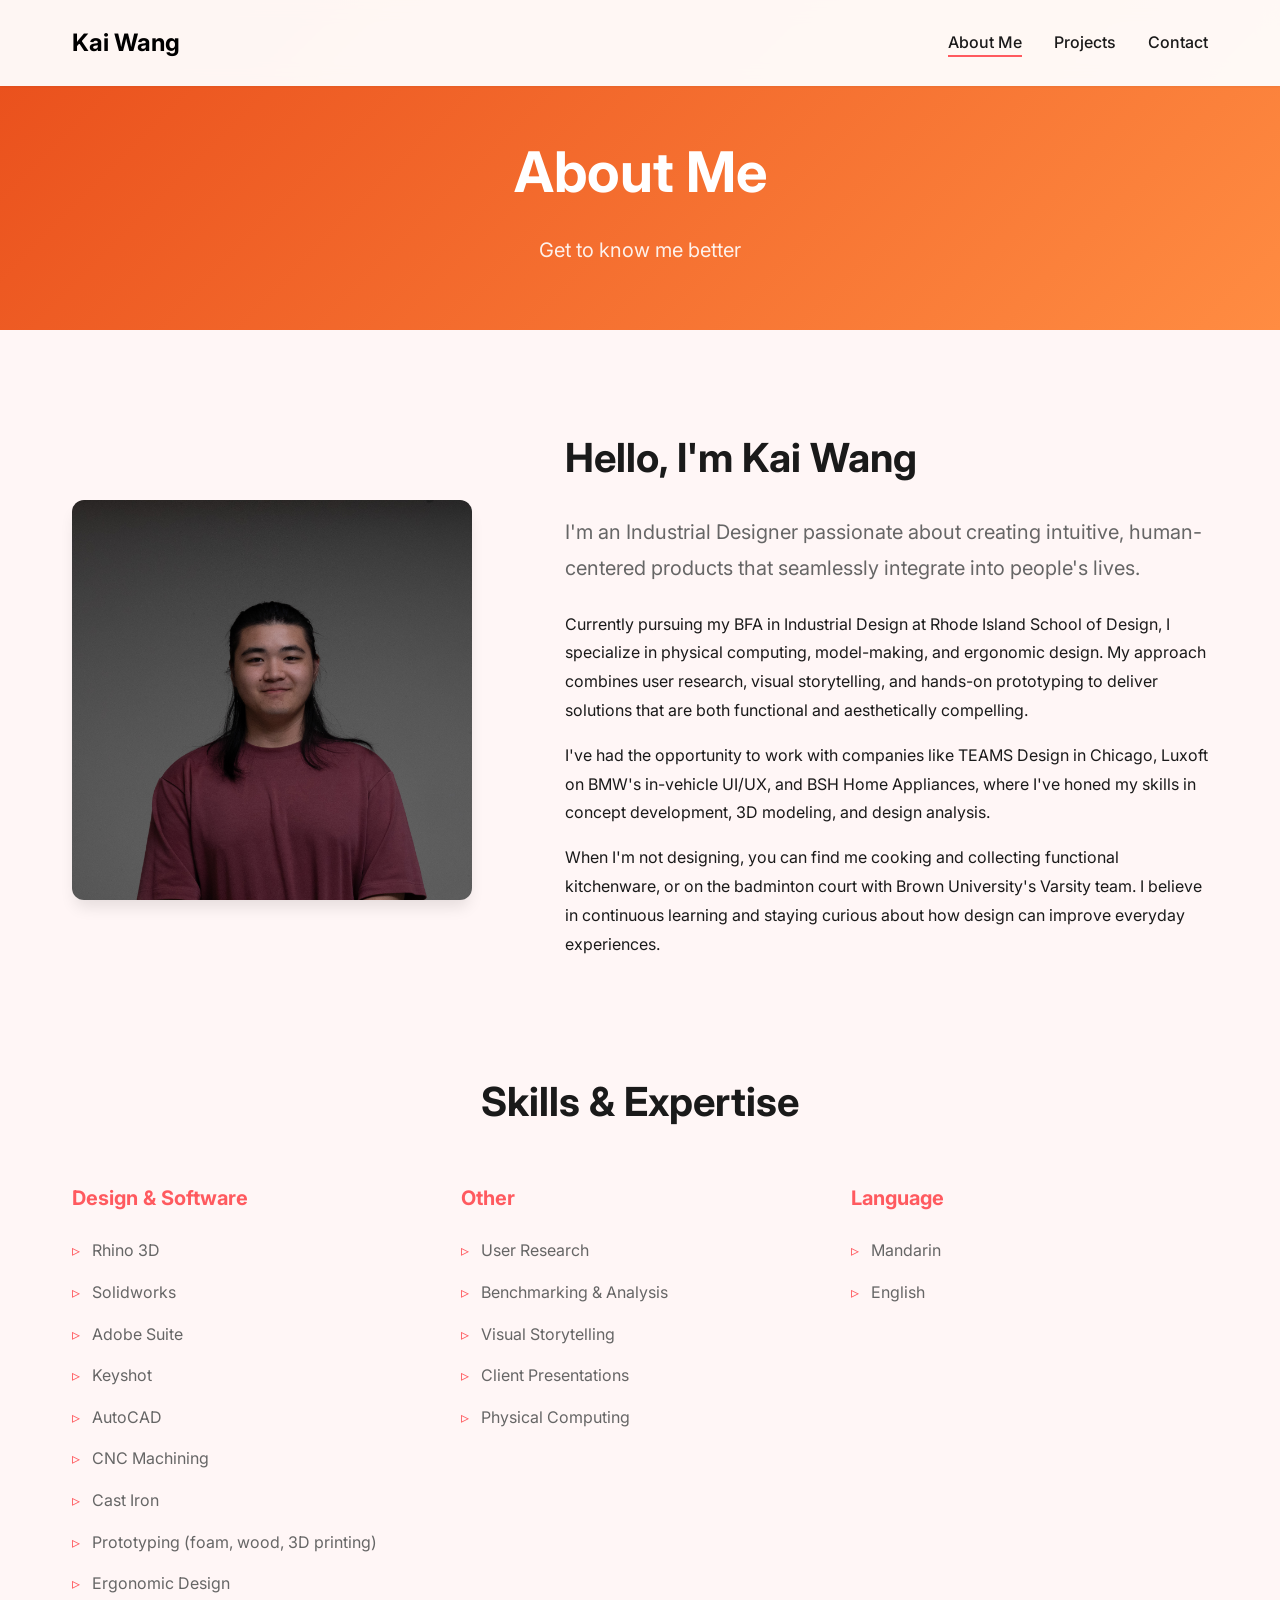
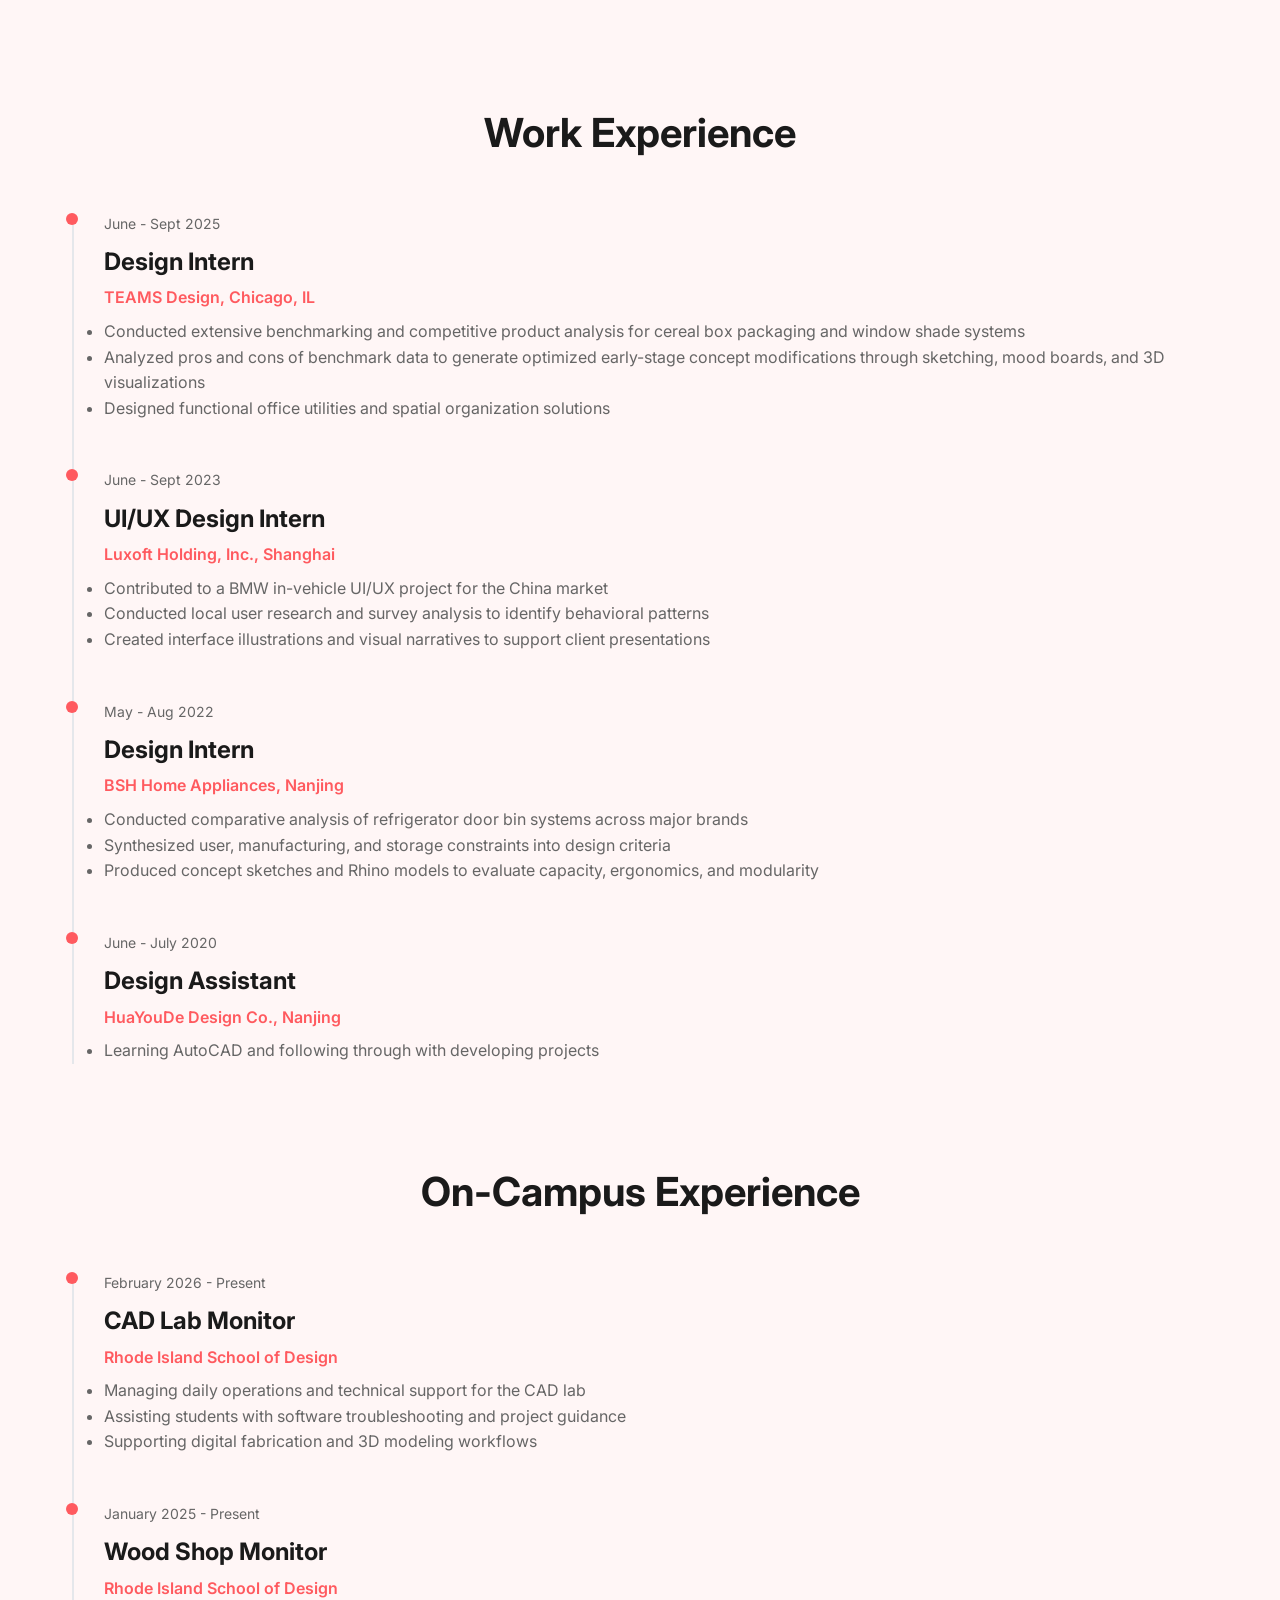
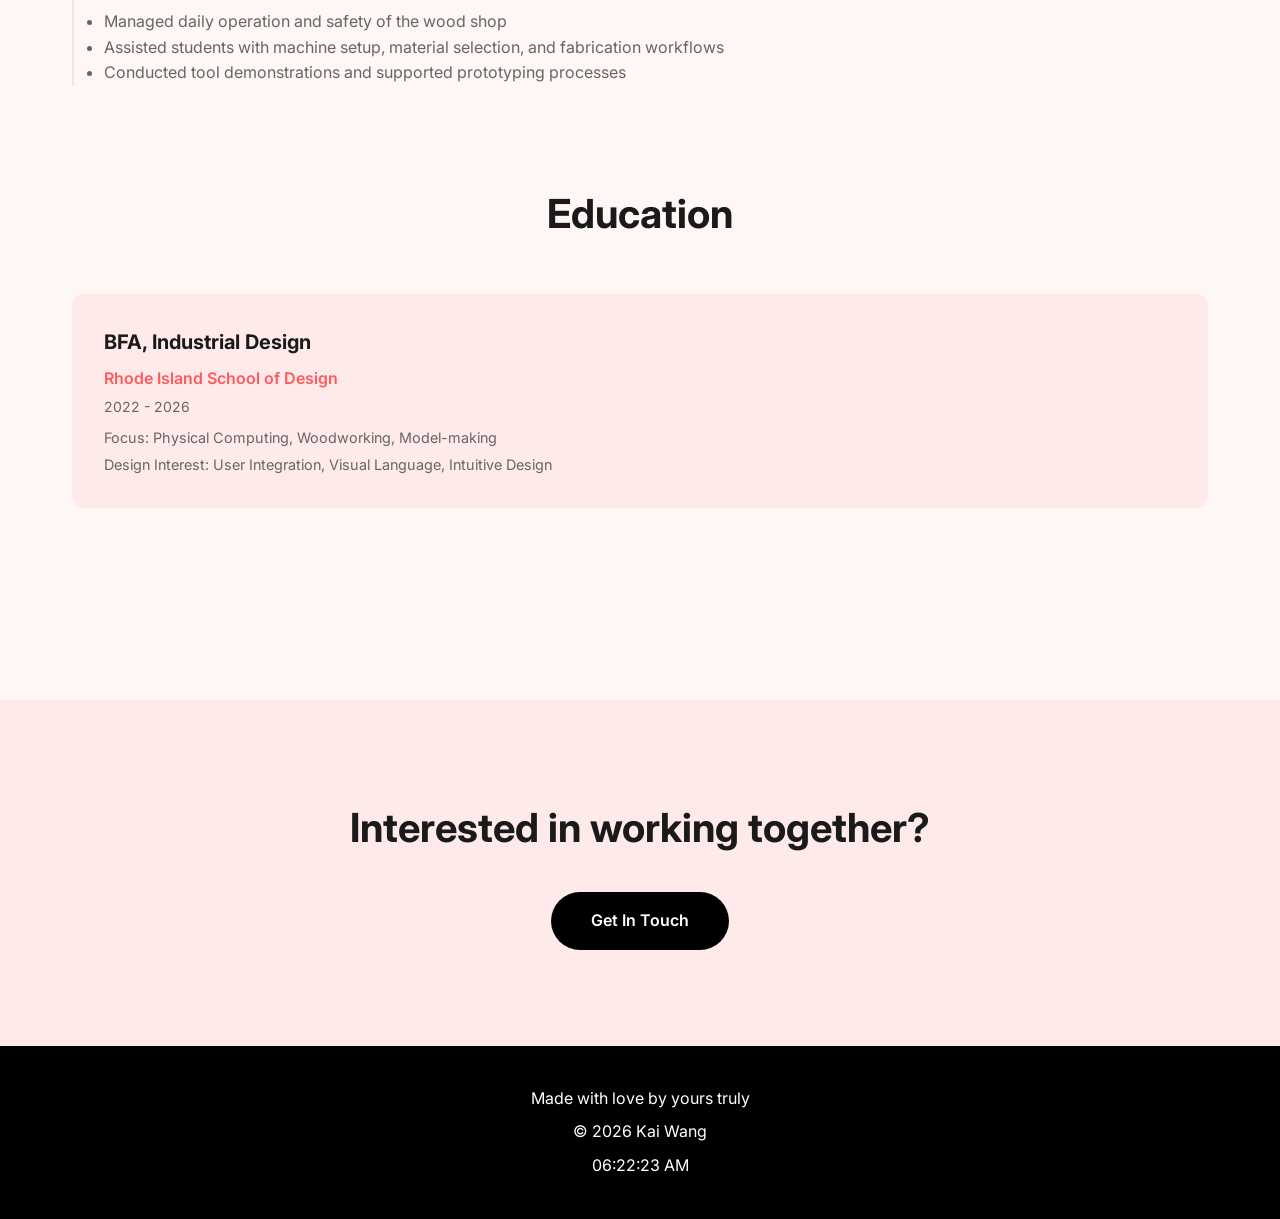
==== commit 3f6d495c: "Rename Works to Projects in nav and pages, Other to Other Works Made-with: Cursor" ====
--- a/about.html
+++ b/about.html
@@ -16,7 +16,7 @@
             <a href="index.html" class="logo">Kai Wang</a>
             <ul class="nav-links">
                 <li><a href="about.html" class="active">About Me</a></li>
-                <li><a href="works.html">Works</a></li>
+                <li><a href="works.html">Projects</a></li>
                 <li><a href="index.html#contact">Contact</a></li>
             </ul>
             <div class="hamburger">
--- a/styles.css
+++ b/styles.css
@@ -10,11 +10,11 @@
 :root {
     --primary-color: #000000;
     --secondary-color: #ffffff;
-    --accent-color: #E94E1B; /* Vivid Vermilion */
+    --accent-color: #FF5A5F; /* Coral Pink/Orange */
     --text-primary: #1a1a1a;
     --text-secondary: #666666;
-    --background: #FFFCFA; /* Subtle warm tint */
-    --background-alt: #FFF5F2; /* Soft vermilion tint */
+    --background: #FFF6F6; /* Subtle warm pink-orange tint */
+    --background-alt: #FFEAEA; /* Soft pink-orange tint */
     --border-color: #e5e7eb;
     --transition: all 0.3s cubic-bezier(0.4, 0, 0.2, 1);
     --shadow-sm: 0 1px 2px 0 rgba(0, 0, 0, 0.05);
@@ -42,7 +42,7 @@
 
 a {
     text-decoration: none;
-    color: inherit;
+    color: inherit;ks
     transition: var(--transition);
 }
 
@@ -147,11 +147,42 @@
     justify-content: center;
     padding: 6rem 2rem 4rem;
     position: relative;
+    overflow: hidden;
+}
+
+.floating-bg {
+    position: absolute;
+    inset: 0;
+    width: 100%;
+    height: 100%;
+    z-index: 0;
+    pointer-events: none;
+}
+
+.floating-img {
+    position: absolute;
+    border-radius: 12px;
+    object-fit: cover;
+    opacity: 0.15;
+    box-shadow: 0 10px 30px rgba(0, 0, 0, 0.1);
+    animation: floatAnimation linear infinite;
+    will-change: transform;
+}
+
+@keyframes floatAnimation {
+    0% {
+        transform: translateY(100vh) rotate(0deg);
+    }
+    100% {
+        transform: translateY(-50vh) rotate(360deg);
+    }
 }
 
 .hero-content {
     max-width: 900px;
     text-align: center;
+    position: relative;
+    z-index: 1;
 }
 
 .greeting {
@@ -835,6 +866,7 @@
    Responsive Design 
    ==================== */
 @media (max-width: 768px) {
+    /* --- Navigation --- */
     .nav-links {
         position: fixed;
         top: 0;
@@ -851,76 +883,394 @@
         z-index: 1000;
         gap: 3rem;
     }
-    
+
     .nav-links a {
         font-size: 1.5rem;
     }
-    
+
     .nav-links.active {
         left: 0;
     }
-    
+
     .hamburger {
         display: flex;
     }
-    
+
+    /* --- Hero --- */
     .hero-title {
         font-size: 3rem;
     }
-    
+
     .hero-description {
         font-size: 1.125rem;
     }
-    
+
+    /* --- Section typography --- */
+    .section-title {
+        font-size: 2rem;
+        margin-bottom: 2rem;
+    }
+
+    .page-title {
+        font-size: 2.5rem;
+    }
+
+    /* --- Featured projects grid: 2 cols on tablet --- */
+    .projects-grid {
+        grid-template-columns: repeat(2, 1fr);
+        gap: 1.5rem;
+    }
+
+    /* Always show project card info on touch devices */
+    .project-info {
+        transform: translateY(0);
+        background: rgba(255, 255, 255, 0.97);
+    }
+
+    /* --- Works grid: 2 cols on tablet --- */
+    .works-grid {
+        grid-template-columns: repeat(2, 1fr);
+        gap: 1.25rem;
+    }
+
+    /* Always show work card info on touch devices */
+    .work-info {
+        transform: translateY(0);
+        background: rgba(255, 255, 255, 0.97);
+    }
+
+    .works-gallery {
+        padding: 3rem 0;
+    }
+
+    .featured-preview {
+        padding: 4rem 0;
+    }
+
+    /* --- About --- */
     .about-grid {
         grid-template-columns: 1fr;
         gap: 2rem;
     }
-    
+
     .about-image .image-wrapper {
         margin: 0 auto;
     }
-    
+
+    .about-text h2 {
+        font-size: 2rem;
+    }
+
     .skills-grid {
         grid-template-columns: 1fr;
     }
-    
+
+    /* --- Contact --- */
+    .contact-email {
+        font-size: 1.1rem;
+        word-break: break-all;
+    }
+
+    .contact-section {
+        padding: 4rem 0;
+    }
+
+    /* --- Filter buttons --- */
+    .filter-btn {
+        padding: 0.5rem 1rem;
+        font-size: 0.875rem;
+    }
+
+    /* --- Modal --- */
+    .modal-body {
+        grid-template-columns: 1fr;
+    }
+
+    /* --- Project pages --- */
+    .project-body {
+        padding: 3rem 1.25rem;
+    }
+
+    .project-meta {
+        grid-template-columns: repeat(2, 1fr);
+        gap: 1.25rem;
+        padding: 2rem 0;
+        margin-bottom: 3rem;
+    }
+
+    .project-section {
+        margin-bottom: 3.5rem;
+    }
+
+    .project-section h2 {
+        font-size: 1.4rem;
+    }
+
+    .project-section p {
+        font-size: 1rem;
+    }
+
+    .next-project {
+        flex-direction: column;
+        gap: 2rem;
+        text-align: center;
+    }
+
+    .next-project > div:last-child {
+        text-align: center;
+    }
+
+    .next-project a {
+        font-size: 1.2rem;
+    }
+}
+
+@media (max-width: 480px) {
+    /* --- Layout --- */
+    .container,
+    .nav-container {
+        padding: 0 1rem;
+    }
+
+    /* --- Hero --- */
+    .hero {
+        padding: 5rem 1rem 3rem;
+    }
+
+    .hero-title {
+        font-size: 2.5rem;
+    }
+
+    .hero-description {
+        font-size: 1rem;
+    }
+
+    .hero-cta {
+        flex-direction: column;
+    }
+
+    .btn-primary,
+    .btn-secondary {
+        width: 100%;
+        text-align: center;
+    }
+
+    /* --- Section typography --- */
+    .section-title {
+        font-size: 1.75rem;
+    }
+
+    .page-title {
+        font-size: 2rem;
+    }
+
+    .page-header {
+        padding: 6rem 0 3rem;
+    }
+
+    /* --- Cards: single column on phones --- */
     .projects-grid,
     .works-grid {
         grid-template-columns: 1fr;
-    }
-    
-    .modal-body {
+        gap: 1rem;
+    }
+
+    /* Remove square aspect ratio on single-column cards for better readability */
+    .work-item,
+    .project-card {
+        aspect-ratio: 4 / 3;
+    }
+
+    /* --- Filter --- */
+    .filter-section {
+        padding: 1.25rem 0;
+    }
+
+    .filter-buttons {
+        gap: 0.5rem;
+    }
+
+    .filter-btn {
+        padding: 0.4rem 0.85rem;
+        font-size: 0.8rem;
+    }
+
+    /* --- Contact --- */
+    .contact-email {
+        font-size: 1rem;
+    }
+
+    /* --- Project pages --- */
+    .project-body {
+        padding: 2rem 1rem;
+    }
+
+    .project-meta {
+        grid-template-columns: 1fr 1fr;
+        gap: 1rem;
+        padding: 1.5rem 0;
+        margin-bottom: 2.5rem;
+    }
+
+    .project-section {
+        margin-bottom: 3rem;
+    }
+
+    .img-grid-2,
+    .img-grid-3 {
         grid-template-columns: 1fr;
     }
-    
-    .page-title {
-        font-size: 2.5rem;
-    }
+
+    .next-project a {
+        font-size: 1rem;
+    }
+
+    /* --- Feedback --- */
+    .feedback-section {
+        padding: 3rem 0;
+    }
+}
+
+/* ==================== 
+   Other: Photo Album 
+   ==================== */
+.works-album {
+    padding-top: 1rem;
+}
+
+.album-intro {
+    font-size: 1rem;
+    color: var(--text-secondary);
+    margin-bottom: 2rem;
+    text-align: center;
+}
+
+.album-grid {
+    columns: 4;
+    column-gap: 0.75rem;
+}
+
+.album-item {
+    break-inside: avoid;
+    position: relative;
+    margin-bottom: 0.75rem;
+    border-radius: 8px;
+    overflow: hidden;
+    cursor: zoom-in;
+}
+
+.album-item img {
+    width: 100%;
+    height: auto;
+    display: block;
+    border-radius: 8px;
+    transition: transform 0.4s cubic-bezier(0.25, 0.46, 0.45, 0.94), filter 0.4s ease;
+    filter: brightness(1);
+}
+
+.album-item:hover img {
+    transform: scale(1.03);
+    filter: brightness(0.75);
+}
+
+.album-label {
+    position: absolute;
+    bottom: 0;
+    left: 0;
+    right: 0;
+    padding: 0.6rem 0.75rem;
+    background: linear-gradient(to top, rgba(0,0,0,0.6), transparent);
+    color: white;
+    font-size: 0.75rem;
+    font-weight: 500;
+    letter-spacing: 0.02em;
+    opacity: 0;
+    transition: opacity 0.3s ease;
+    border-radius: 0 0 8px 8px;
+}
+
+.album-item:hover .album-label {
+    opacity: 1;
+}
+
+/* Lightbox */
+.album-lightbox {
+    display: none;
+    position: fixed;
+    inset: 0;
+    background: rgba(0, 0, 0, 0.92);
+    z-index: 3000;
+    align-items: center;
+    justify-content: center;
+    padding: 2rem;
+    cursor: zoom-out;
+}
+
+.album-lightbox.open {
+    display: flex;
+}
+
+.album-lightbox img {
+    max-width: 90vw;
+    max-height: 90vh;
+    object-fit: contain;
+    border-radius: 8px;
+    box-shadow: 0 20px 60px rgba(0,0,0,0.5);
+}
+
+.album-lightbox-close {
+    position: absolute;
+    top: 1.5rem;
+    right: 2rem;
+    color: white;
+    font-size: 2.5rem;
+    cursor: pointer;
+    line-height: 1;
+    opacity: 0.7;
+    transition: opacity 0.2s;
+}
+
+.album-lightbox-close:hover {
+    opacity: 1;
+}
+
+@media (max-width: 768px) {
+    .album-grid { columns: 3; }
 }
 
 @media (max-width: 480px) {
-    .container,
-    .nav-container {
-        padding: 0 1rem;
-    }
-    
-    .hero {
-        padding: 5rem 1rem 3rem;
-    }
-    
-    .hero-title {
-        font-size: 2.5rem;
-    }
-    
-    .hero-cta {
-        flex-direction: column;
-    }
-    
-    .btn-primary,
-    .btn-secondary {
-        width: 100%;
-    }
+    .album-grid { columns: 2; column-gap: 0.5rem; }
+    .album-item { margin-bottom: 0.5rem; }
+}
+
+/* ==================== 
+   Feedback Section 
+   ==================== */
+.feedback-section {
+    padding: 6rem 0;
+    background: var(--bg-secondary);
+}
+
+.feedback-subtitle {
+    text-align: center;
+    color: var(--text-secondary);
+    margin-top: -1.5rem;
+    margin-bottom: 2.5rem;
+    font-size: 1rem;
+}
+
+.feedback-form-wrapper {
+    max-width: 640px;
+    margin: 0 auto;
+    background: var(--bg-primary);
+    border-radius: 16px;
+    overflow: hidden;
+    box-shadow: 0 4px 24px rgba(0, 0, 0, 0.08);
+}
+
+.feedback-form-wrapper iframe {
+    display: block;
+    border: none;
 }
 
 /* ==================== 
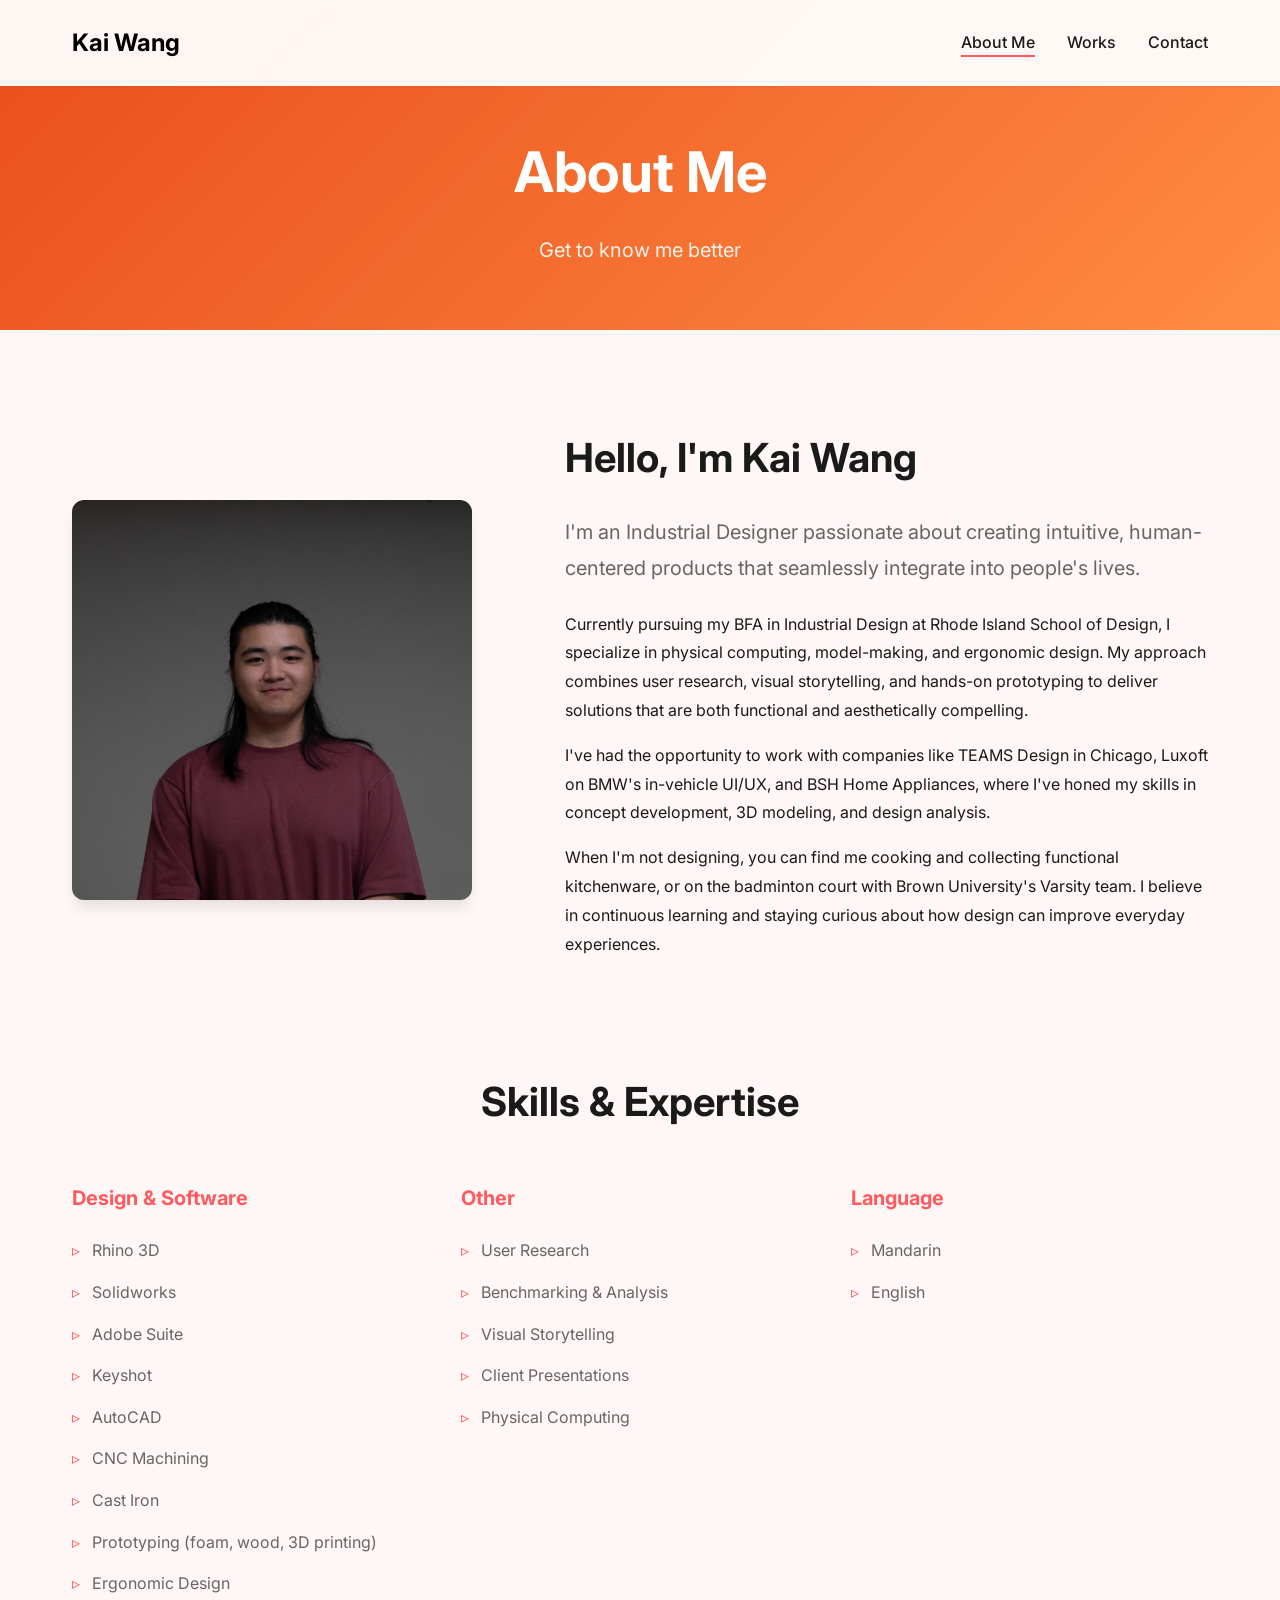
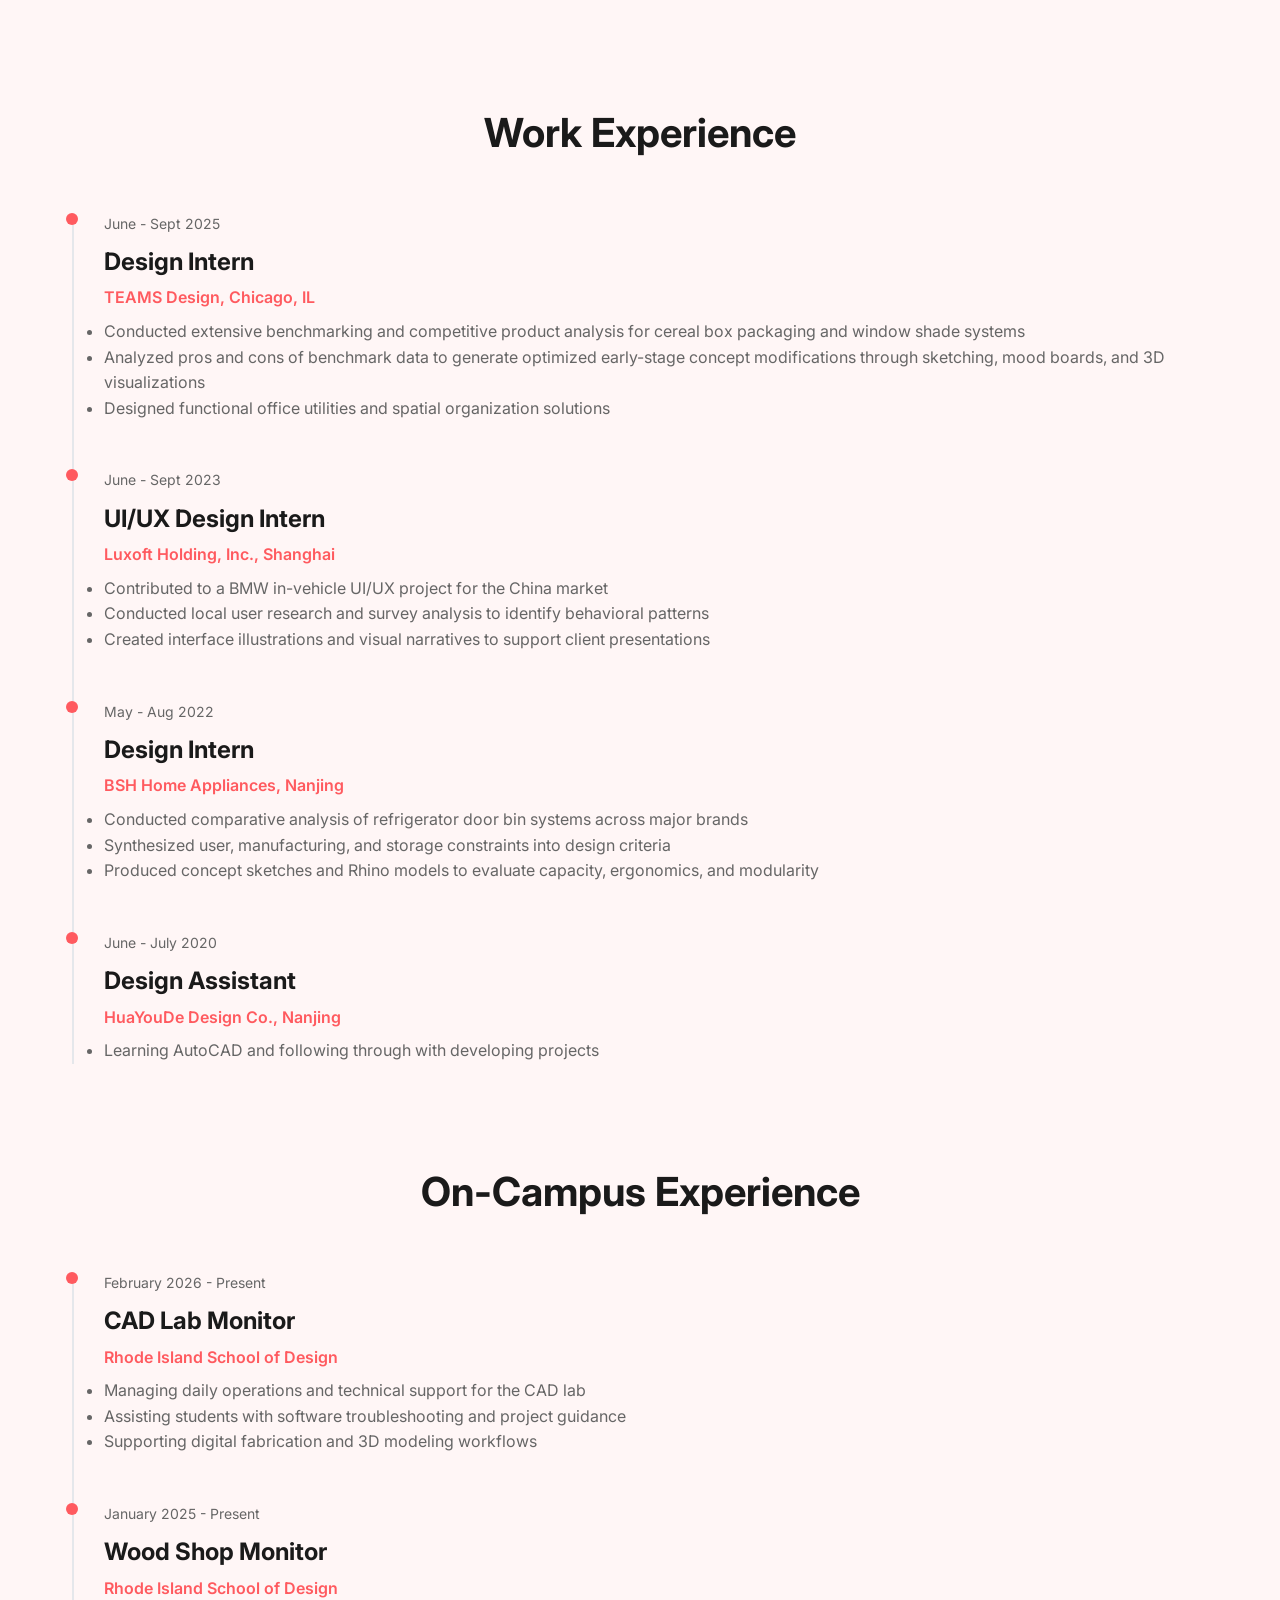
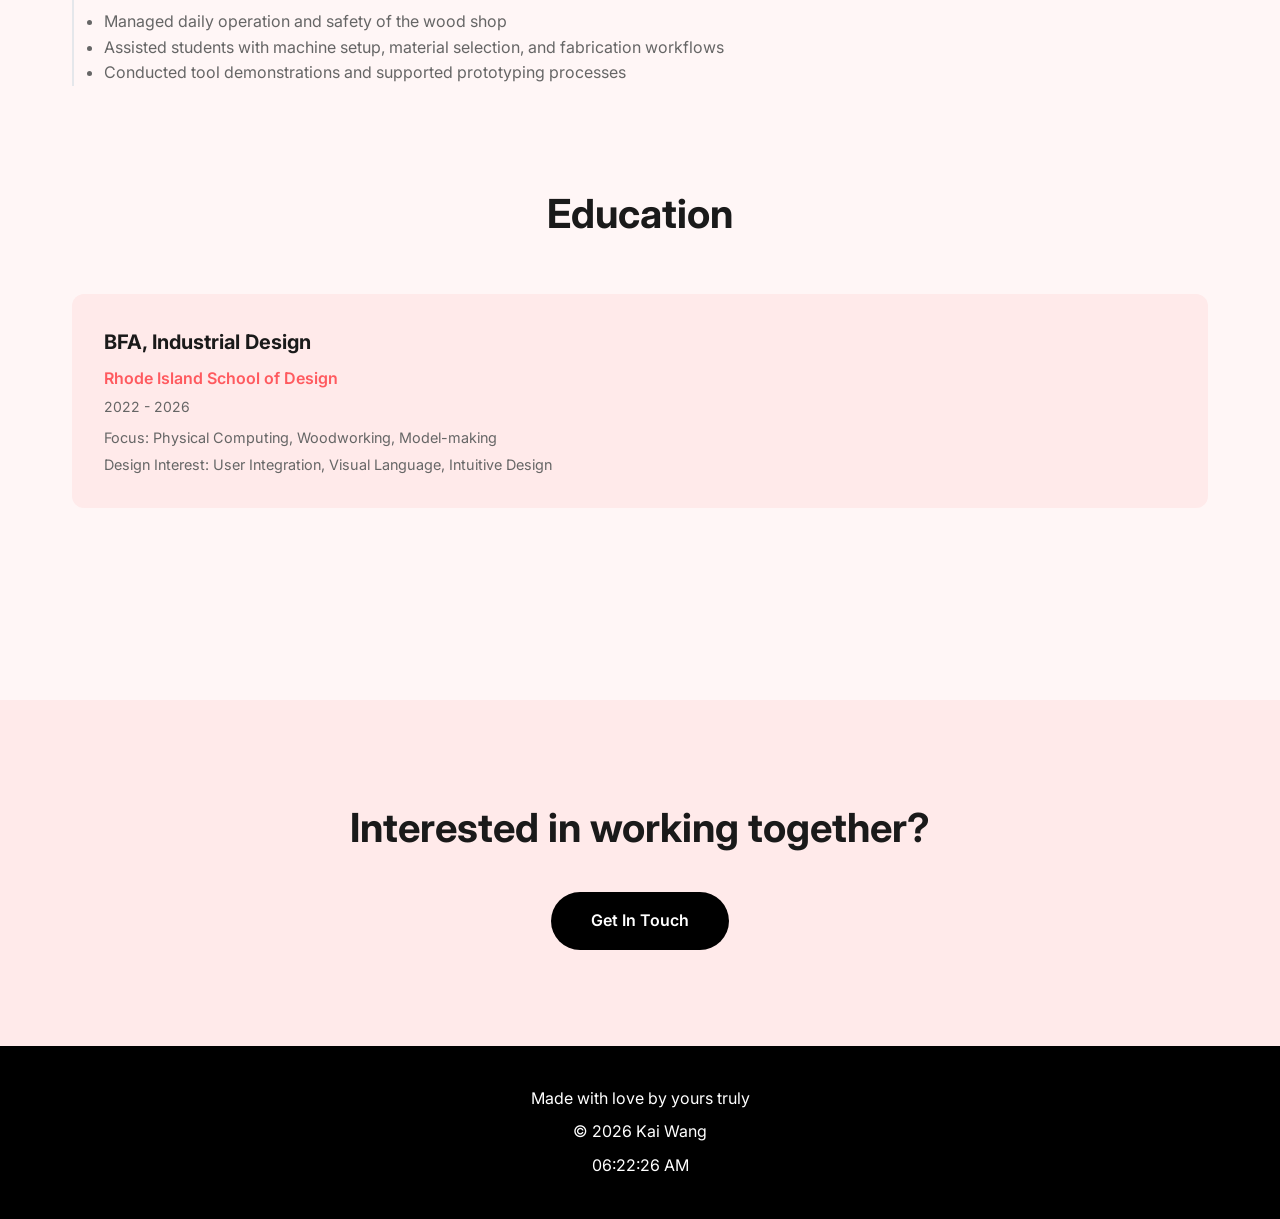
==== commit 82038d83: "Revert Projects back to Works Made-with: Cursor" ====
--- a/about.html
+++ b/about.html
@@ -16,7 +16,7 @@
             <a href="index.html" class="logo">Kai Wang</a>
             <ul class="nav-links">
                 <li><a href="about.html" class="active">About Me</a></li>
-                <li><a href="works.html">Projects</a></li>
+                <li><a href="works.html">Works</a></li>
                 <li><a href="index.html#contact">Contact</a></li>
             </ul>
             <div class="hamburger">
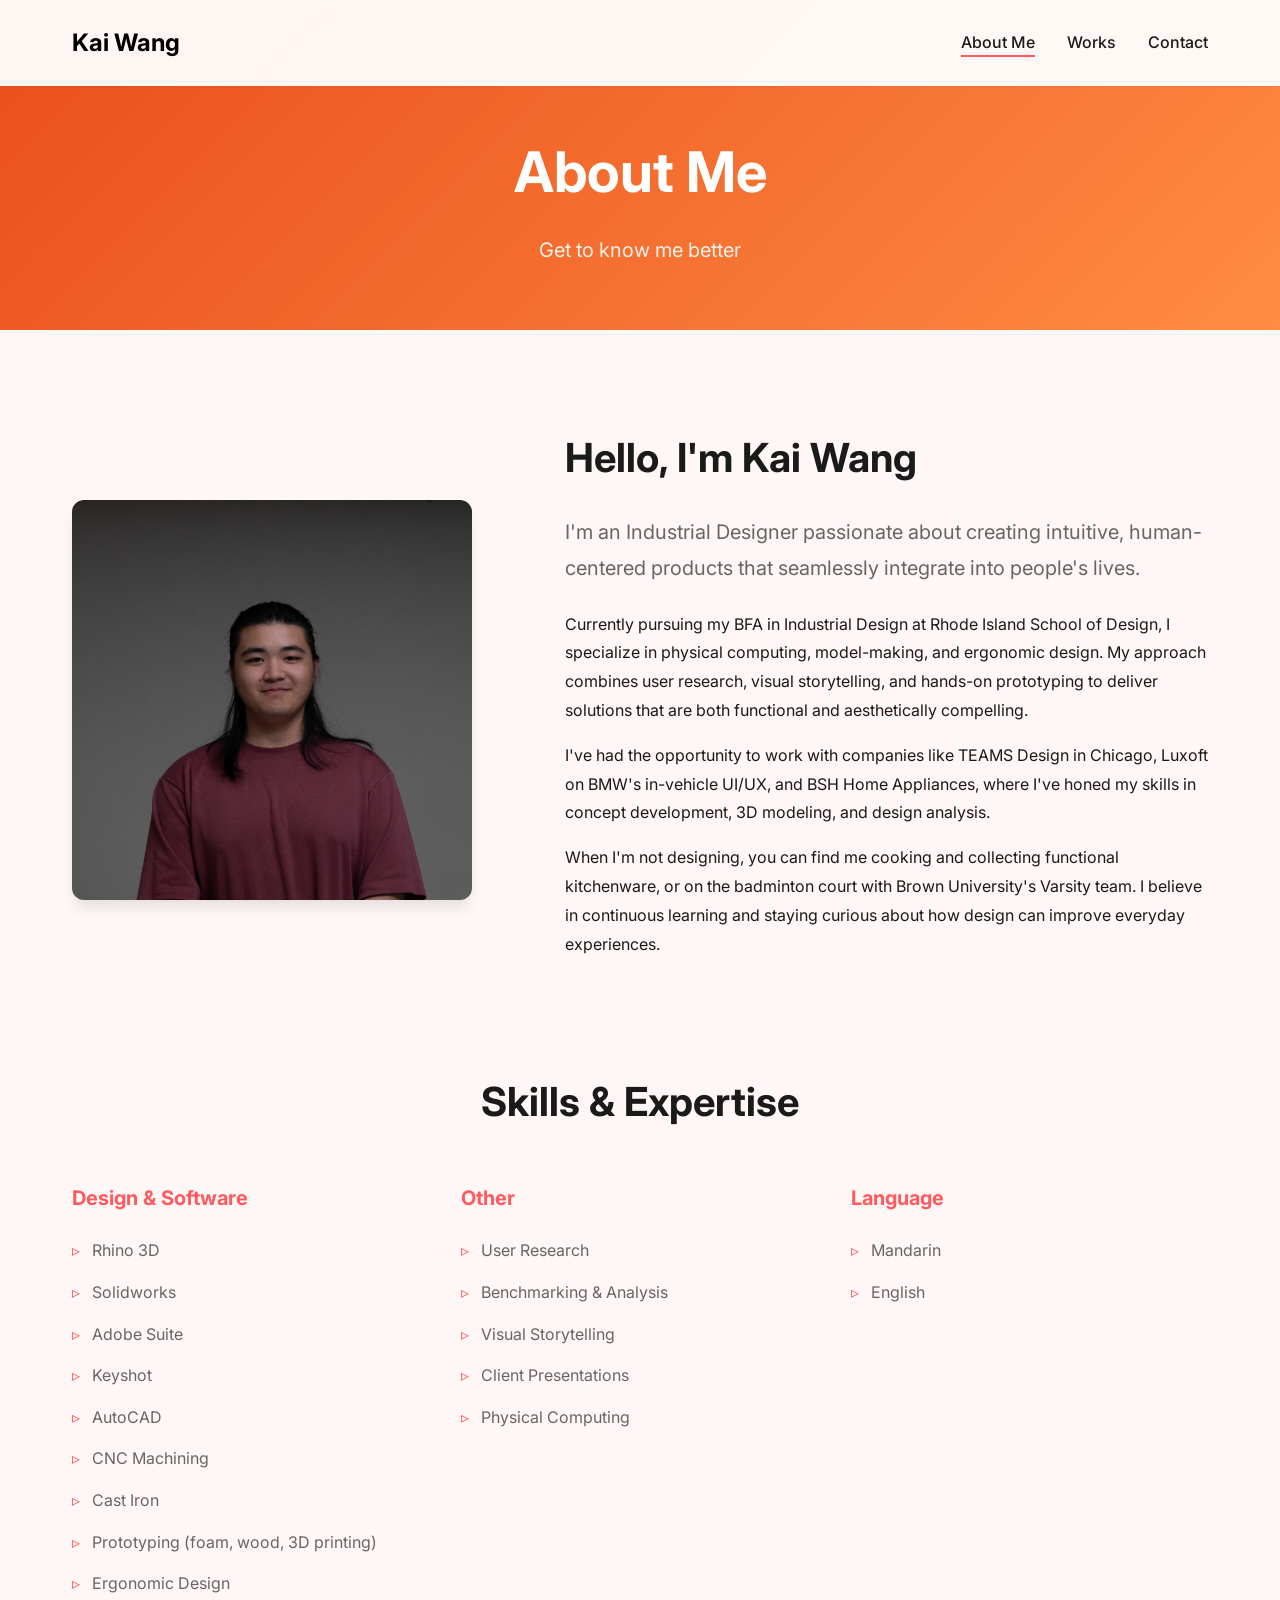
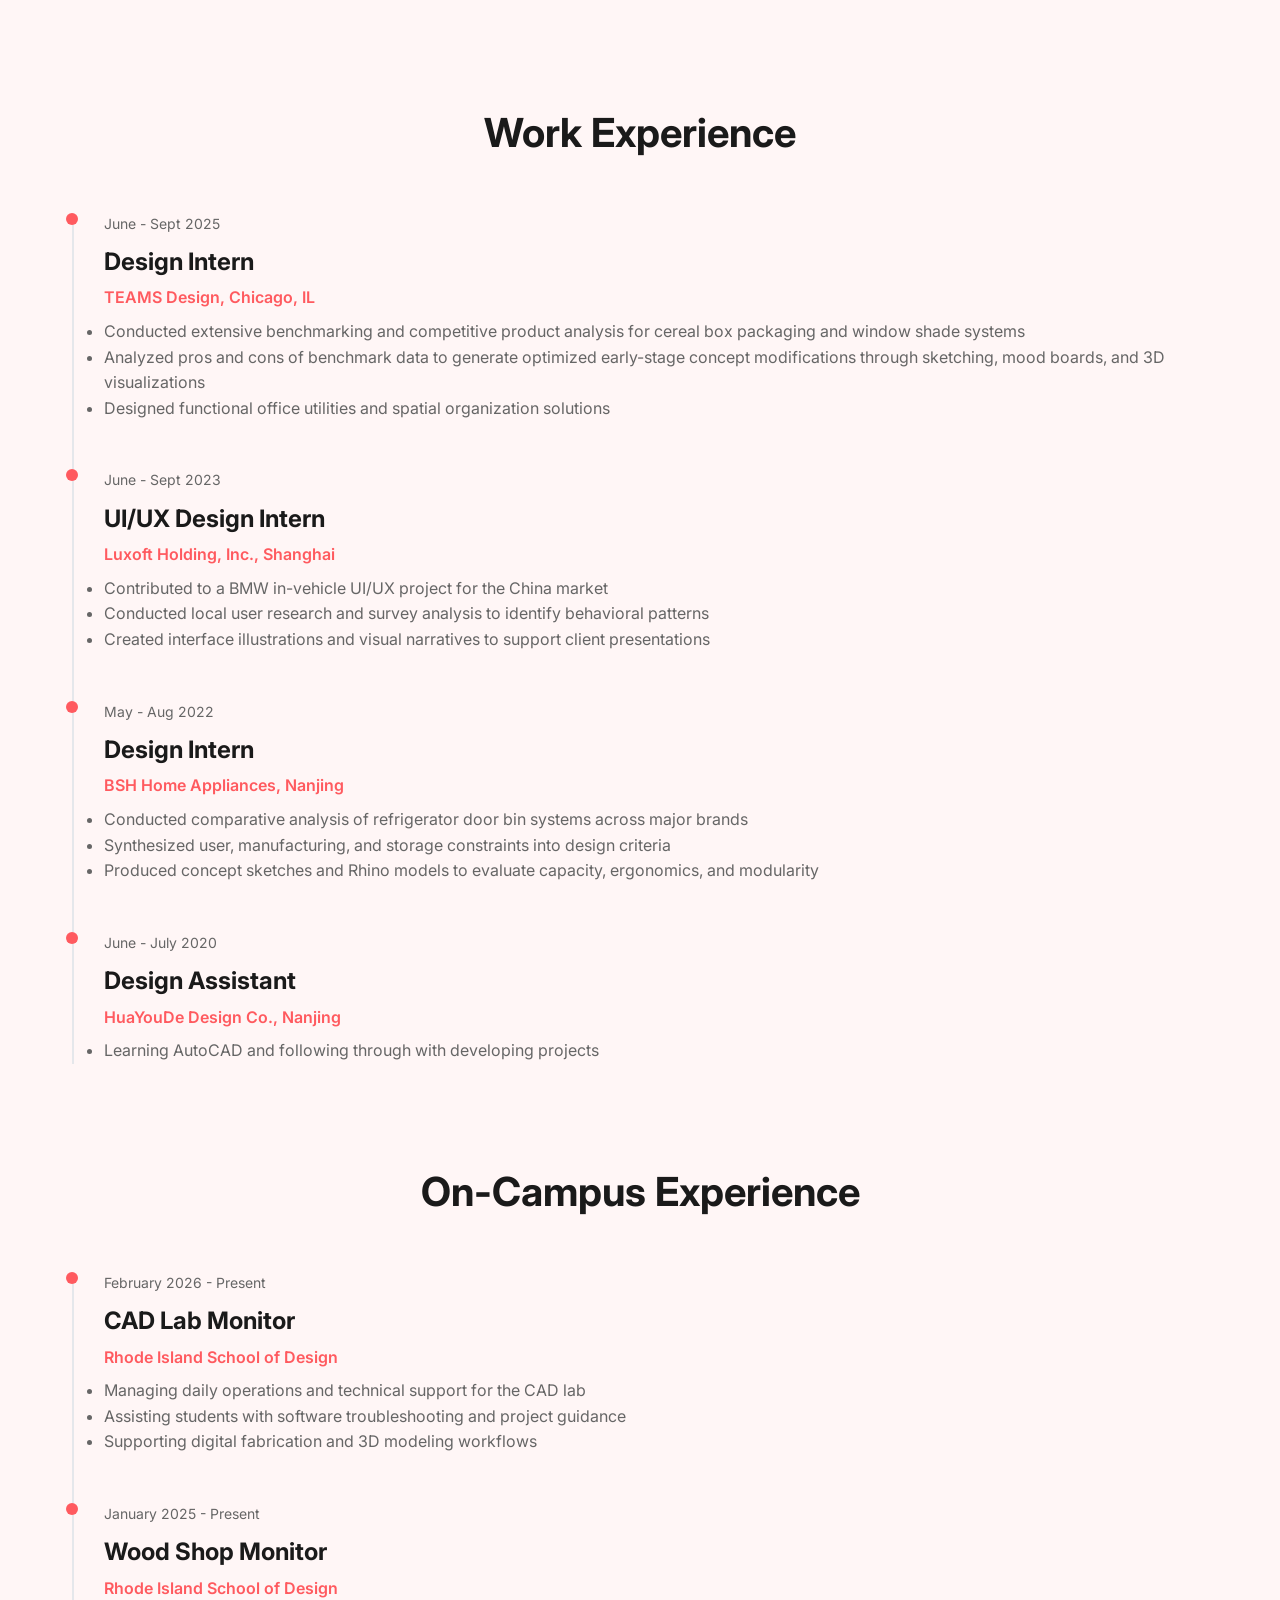
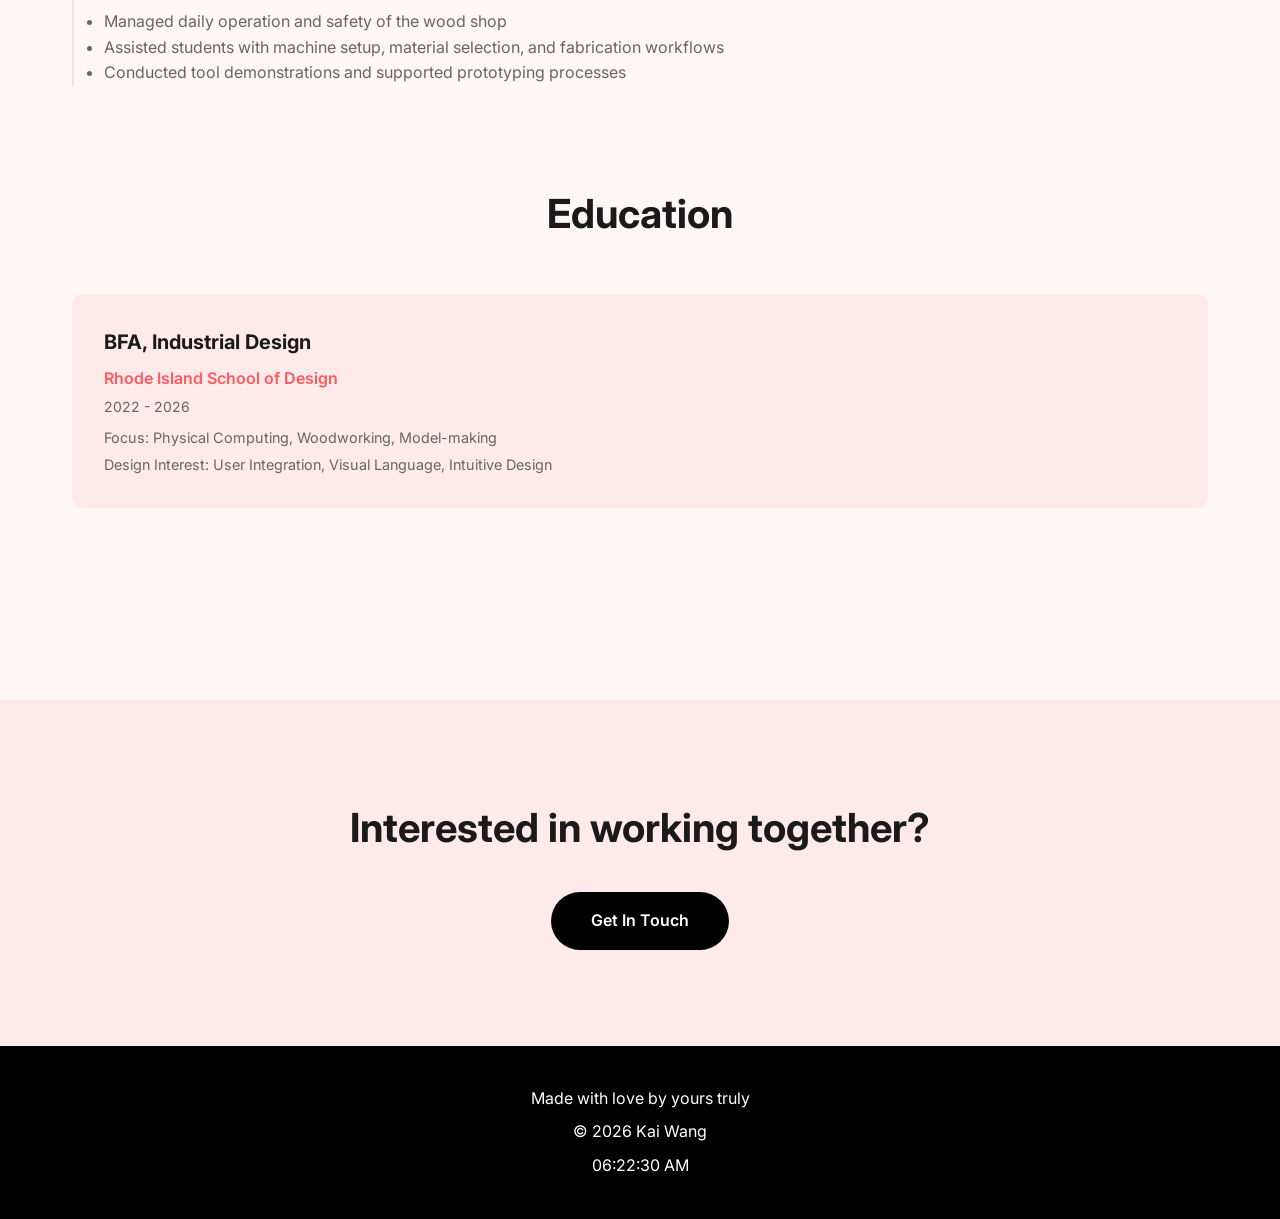
==== commit 81671611: "Fix corrupted symbols across all pages Made-with: Cursor" ====
--- a/about.html
+++ b/about.html
@@ -1,4 +1,4 @@
-<!DOCTYPE html>
+﻿<!DOCTYPE html>
 <html lang="en">
 <head>
     <meta charset="UTF-8">
